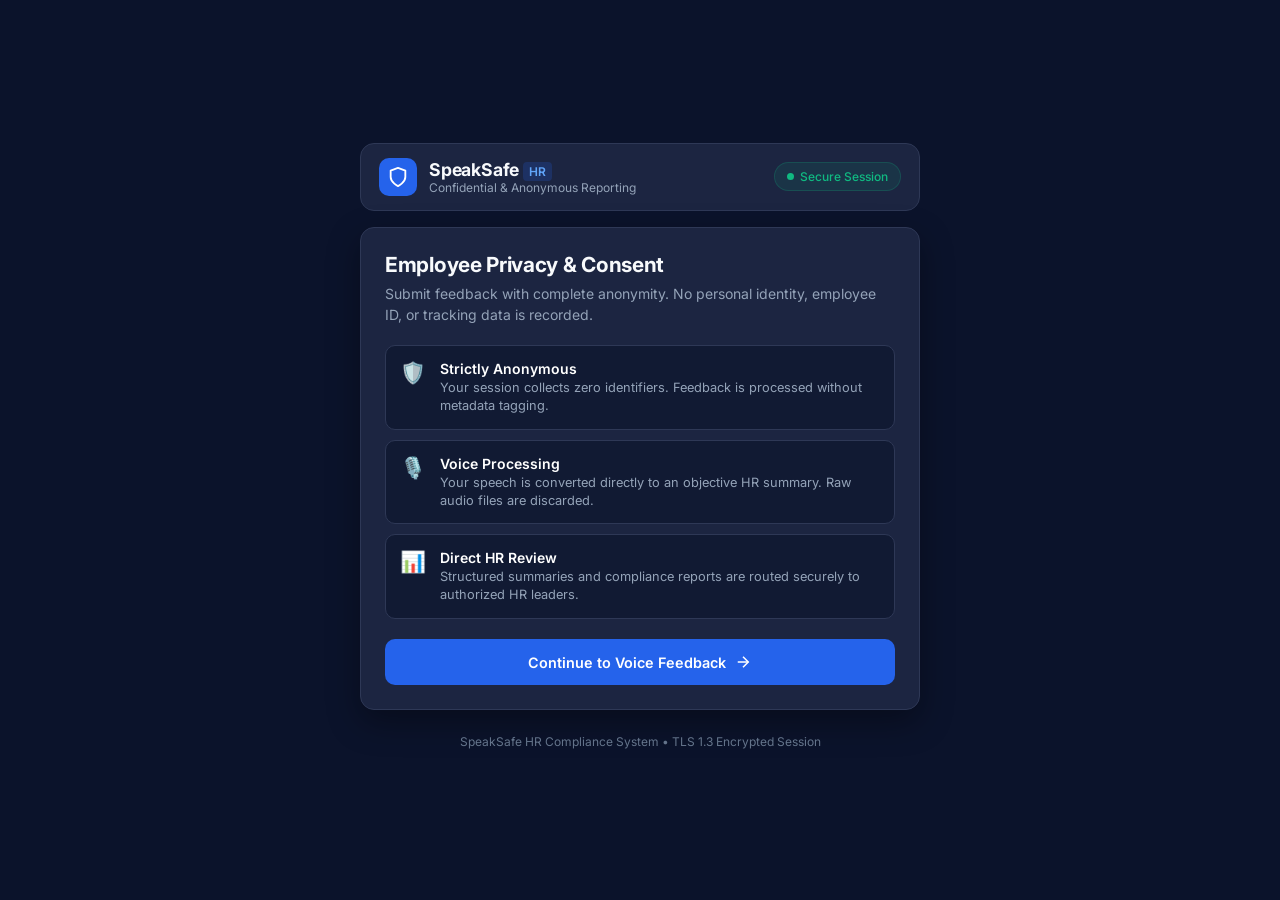
==== public/index.html @ 8ad734fb "Professional corporate HR design redesign, remove live transcript text display, add robust error han" ====
<!DOCTYPE html>
<html lang="en">
<head>
  <meta charset="UTF-8">
  <meta name="viewport" content="width=device-width, initial-scale=1.0">
  <title>SpeakSafe HR — Confidential Employee Feedback</title>
  <link rel="preconnect" href="https://fonts.googleapis.com">
  <link rel="preconnect" href="https://fonts.gstatic.com" crossorigin>
  <link href="https://fonts.googleapis.com/css2?family=Inter:wght@400;500;600;700&display=swap" rel="stylesheet">
  <link rel="stylesheet" href="style.css">
</head>
<body>
  <div class="app-shell">
    
    <!-- Enterprise Navbar -->
    <header class="app-header">
      <div class="brand-group">
        <div class="brand-icon">
          <svg width="22" height="22" viewBox="0 0 24 24" fill="none" stroke="currentColor" stroke-width="2" stroke-linecap="round" stroke-linejoin="round">
            <path d="M12 22s8-4 8-10V5l-8-3-8 3v7c0 6 8 10 8 10z"/>
          </svg>
        </div>
        <div class="brand-info">
          <h1 class="brand-title">SpeakSafe <span class="brand-tag">HR</span></h1>
          <span class="brand-subtitle">Confidential & Anonymous Reporting</span>
        </div>
      </div>
      <div class="status-badge">
        <span class="status-indicator"></span>
        <span>Secure Session</span>
      </div>
    </header>

    <!-- Error Banner Notification -->
    <div id="error-banner" class="error-banner hidden" role="alert">
      <div class="error-icon">⚠️</div>
      <div class="error-content">
        <strong id="error-title">Error Detected</strong>
        <p id="error-message">An issue occurred. Please try again.</p>
      </div>
      <button id="btn-close-error" class="btn-icon" aria-label="Dismiss error">&times;</button>
    </div>

    <!-- Main Application Canvas -->
    <main class="app-main">

      <!-- Step 1: Privacy Consent Screen -->
      <section id="step-consent" class="panel active">
        <div class="panel-header">
          <h2>Employee Privacy & Consent</h2>
          <p class="panel-desc">Submit feedback with complete anonymity. No personal identity, employee ID, or tracking data is recorded.</p>
        </div>
        
        <div class="feature-grid">
          <div class="feature-card">
            <div class="feature-icon">🛡️</div>
            <div class="feature-body">
              <h3>Strictly Anonymous</h3>
              <p>Your session collects zero identifiers. Feedback is processed without metadata tagging.</p>
            </div>
          </div>

          <div class="feature-card">
            <div class="feature-icon">🎙️</div>
            <div class="feature-body">
              <h3>Voice Processing</h3>
              <p>Your speech is converted directly to an objective HR summary. Raw audio files are discarded.</p>
            </div>
          </div>

          <div class="feature-card">
            <div class="feature-icon">📊</div>
            <div class="feature-body">
              <h3>Direct HR Review</h3>
              <p>Structured summaries and compliance reports are routed securely to authorized HR leaders.</p>
            </div>
          </div>
        </div>

        <div class="panel-actions">
          <button id="btn-start-flow" class="btn btn-primary btn-block">
            <span>Continue to Voice Feedback</span>
            <svg width="18" height="18" viewBox="0 0 24 24" fill="none" stroke="currentColor" stroke-width="2">
              <line x1="5" y1="12" x2="19" y2="12"></line>
              <polyline points="12 5 19 12 12 19"></polyline>
            </svg>
          </button>
        </div>
      </section>

      <!-- Step 2: Professional Voice Recording Screen -->
      <section id="step-record" class="panel hidden">
        <div class="panel-header text-center">
          <h2>Record Feedback</h2>
          <p class="panel-desc">Speak clearly into your microphone. Tap the record button when ready.</p>
        </div>

        <!-- Recording Console -->
        <div class="recording-console">
          <div class="timer-readout" id="timer">00:00</div>
          
          <div class="audio-visualizer">
            <div class="bar"></div>
            <div class="bar"></div>
            <div class="bar"></div>
            <div class="bar"></div>
            <div class="bar"></div>
            <div class="bar"></div>
            <div class="bar"></div>
          </div>

          <p class="console-status" id="recording-status">Ready to record</p>

          <!-- Primary Mic Controls -->
          <div class="control-rack">
            <button id="btn-record" class="btn-mic-primary" aria-label="Start recording">
              <svg id="icon-mic" width="28" height="28" viewBox="0 0 24 24" fill="none" stroke="currentColor" stroke-width="2">
                <path d="M12 2a3 3 0 0 0-3 3v7a3 3 0 0 0 6 0V5a3 3 0 0 0-3-3z"></path>
                <path d="M19 10v2a7 7 0 0 1-14 0v-2"></path>
                <line x1="12" y1="19" x2="12" y2="22"></line>
              </svg>
            </button>

            <button id="btn-pause" class="btn btn-secondary hidden">Pause</button>
            <button id="btn-stop" class="btn btn-danger hidden">Stop</button>
          </div>
        </div>

        <!-- Submit Action -->
        <div class="panel-actions hidden" id="submit-actions">
          <button id="btn-submit" class="btn btn-success btn-block">
            <span>Submit Confidential Feedback</span>
            <svg width="18" height="18" viewBox="0 0 24 24" fill="none" stroke="currentColor" stroke-width="2">
              <polyline points="20 6 9 17 4 12"></polyline>
            </svg>
          </button>
        </div>
      </section>

      <!-- Step 3: Processing Overlay -->
      <section id="step-processing" class="panel hidden text-center">
        <div class="loader-container">
          <div class="loader-ring"></div>
        </div>
        <h2>Encrypting & Submitting</h2>
        <p class="panel-desc">Generating neutral HR summary report and securing submission in HR Drive & Sheets...</p>
      </section>

      <!-- Step 4: Enterprise Confirmation Screen -->
      <section id="step-confirm" class="panel hidden text-center">
        <div class="success-badge">
          <svg width="40" height="40" viewBox="0 0 24 24" fill="none" stroke="#10b981" stroke-width="2.5">
            <path d="M22 11.08V12a10 10 0 1 1-5.93-9.14"></path>
            <polyline points="22 4 12 14.01 9 11.01"></polyline>
          </svg>
        </div>
        <h2>Submission Received</h2>
        <p class="panel-desc">Your anonymous feedback has been recorded, summarized, and filed with HR compliance.</p>

        <div class="case-box">
          <span class="case-title">Case Reference Number</span>
          <div class="case-number-row">
            <code id="display-case-id">SSF-20260727-XXXX</code>
            <button id="btn-copy-case" class="btn-sm">Copy</button>
          </div>
          <p class="case-note">Please retain this Reference Number for future communication regarding this case.</p>
        </div>

        <button id="btn-reset" class="btn btn-secondary btn-block">Submit Additional Feedback</button>
      </section>

    </main>

    <!-- Footer -->
    <footer class="app-footer">
      <p>SpeakSafe HR Compliance System &bull; TLS 1.3 Encrypted Session</p>
    </footer>

  </div>

  <script src="app.js"></script>
</body>
</html>
---- public/style.css ----
:root {
  --bg-app: #0b132b;
  --bg-panel: #1c2541;
  --bg-card: rgba(30, 41, 59, 0.7);
  --border-subtle: #2e3856;
  --border-focus: #3a86ff;
  --text-primary: #f8fafc;
  --text-secondary: #94a3b8;
  --text-muted: #64748b;
  --primary-blue: #2563eb;
  --primary-hover: #1d4ed8;
  --emerald-success: #10b981;
  --rose-danger: #e11d48;
  --amber-warning: #f59e0b;
  --radius-lg: 14px;
  --radius-md: 10px;
  --radius-sm: 6px;
  --shadow-panel: 0 12px 32px rgba(0, 0, 0, 0.35);
}

* {
  box-sizing: border-box;
  margin: 0;
  padding: 0;
  font-family: 'Inter', -apple-system, BlinkMacSystemFont, 'Segoe UI', Roboto, sans-serif;
  -webkit-tap-highlight-color: transparent;
}

body {
  background-color: var(--bg-app);
  color: var(--text-primary);
  min-height: 100vh;
  display: flex;
  justify-content: center;
  align-items: center;
  padding: 20px;
}

.app-shell {
  width: 100%;
  max-width: 560px;
  display: flex;
  flex-direction: column;
  gap: 16px;
}

/* Header Navbar */
.app-header {
  display: flex;
  justify-content: space-between;
  align-items: center;
  padding: 14px 18px;
  background: var(--bg-panel);
  border: 1px solid var(--border-subtle);
  border-radius: var(--radius-lg);
}

.brand-group {
  display: flex;
  align-items: center;
  gap: 12px;
}

.brand-icon {
  width: 38px;
  height: 38px;
  background: var(--primary-blue);
  color: #fff;
  border-radius: var(--radius-md);
  display: flex;
  align-items: center;
  justify-content: center;
}

.brand-title {
  font-size: 1.1rem;
  font-weight: 700;
  letter-spacing: -0.2px;
}

.brand-tag {
  background: rgba(37, 99, 235, 0.2);
  color: #60a5fa;
  font-size: 0.75rem;
  padding: 2px 6px;
  border-radius: 4px;
  font-weight: 600;
}

.brand-subtitle {
  font-size: 0.75rem;
  color: var(--text-secondary);
  display: block;
}

.status-badge {
  display: flex;
  align-items: center;
  gap: 6px;
  font-size: 0.75rem;
  font-weight: 500;
  color: var(--emerald-success);
  background: rgba(16, 185, 129, 0.1);
  padding: 6px 12px;
  border-radius: 20px;
  border: 1px solid rgba(16, 185, 129, 0.2);
}

.status-indicator {
  width: 7px;
  height: 7px;
  background-color: var(--emerald-success);
  border-radius: 50%;
}

/* Error Notification Banner */
.error-banner {
  display: flex;
  align-items: flex-start;
  gap: 12px;
  background: rgba(225, 29, 72, 0.12);
  border: 1px solid rgba(225, 29, 72, 0.3);
  border-radius: var(--radius-md);
  padding: 12px 16px;
  color: #fecdd3;
  transition: all 0.3s ease;
}

.error-banner.hidden {
  display: none !important;
}

.error-icon {
  font-size: 1.2rem;
}

.error-content strong {
  display: block;
  font-size: 0.85rem;
  font-weight: 600;
  color: #fff;
}

.error-content p {
  font-size: 0.8rem;
  color: #fca5a5;
  margin-top: 2px;
}

.btn-icon {
  background: none;
  border: none;
  color: #fca5a5;
  font-size: 1.2rem;
  cursor: pointer;
  margin-left: auto;
}

/* Main Panel */
.panel {
  background: var(--bg-panel);
  border: 1px solid var(--border-subtle);
  border-radius: var(--radius-lg);
  padding: 24px;
  box-shadow: var(--shadow-panel);
  display: flex;
  flex-direction: column;
  gap: 20px;
}

.panel.hidden {
  display: none !important;
}

.panel-header h2 {
  font-size: 1.3rem;
  font-weight: 700;
  letter-spacing: -0.3px;
  margin-bottom: 6px;
}

.panel-desc {
  font-size: 0.875rem;
  color: var(--text-secondary);
  line-height: 1.5;
}

/* Feature Grid */
.feature-grid {
  display: flex;
  flex-direction: column;
  gap: 10px;
}

.feature-card {
  display: flex;
  gap: 14px;
  background: rgba(11, 19, 43, 0.6);
  border: 1px solid var(--border-subtle);
  border-radius: var(--radius-md);
  padding: 14px;
}

.feature-icon {
  font-size: 1.3rem;
}

.feature-body h3 {
  font-size: 0.875rem;
  font-weight: 600;
  color: #fff;
  margin-bottom: 2px;
}

.feature-body p {
  font-size: 0.8rem;
  color: var(--text-secondary);
  line-height: 1.4;
}

/* Buttons */
.btn {
  border: none;
  cursor: pointer;
  font-weight: 600;
  font-size: 0.9rem;
  border-radius: var(--radius-md);
  padding: 12px 18px;
  display: inline-flex;
  align-items: center;
  justify-content: center;
  gap: 8px;
  transition: background-color 0.2s ease, transform 0.1s ease;
}

.btn-block {
  width: 100%;
  padding: 14px;
}

.btn-primary {
  background: var(--primary-blue);
  color: #fff;
}

.btn-primary:hover {
  background: var(--primary-hover);
}

.btn-secondary {
  background: rgba(255, 255, 255, 0.08);
  color: var(--text-primary);
  border: 1px solid var(--border-subtle);
}

.btn-secondary:hover {
  background: rgba(255, 255, 255, 0.12);
}

.btn-danger {
  background: var(--rose-danger);
  color: #fff;
}

.btn-success {
  background: var(--emerald-success);
  color: #fff;
}

/* Recording Console */
.recording-console {
  background: rgba(11, 19, 43, 0.7);
  border: 1px solid var(--border-subtle);
  border-radius: var(--radius-md);
  padding: 28px 20px;
  display: flex;
  flex-direction: column;
  align-items: center;
  gap: 16px;
}

.timer-readout {
  font-size: 2.5rem;
  font-weight: 700;
  font-family: monospace;
  color: #fff;
  letter-spacing: 2px;
}

.audio-visualizer {
  display: flex;
  align-items: center;
  gap: 5px;
  height: 36px;
}

.bar {
  width: 5px;
  height: 8px;
  background: var(--text-muted);
  border-radius: 3px;
  transition: height 0.15s ease;
}

.recording .bar {
  background: var(--primary-blue);
  animation: barPulse 1.2s infinite ease-in-out;
}

.recording .bar:nth-child(2) { animation-delay: 0.15s; }
.recording .bar:nth-child(3) { animation-delay: 0.3s; }
.recording .bar:nth-child(4) { animation-delay: 0.45s; }
.recording .bar:nth-child(5) { animation-delay: 0.2s; }
.recording .bar:nth-child(6) { animation-delay: 0.35s; }
.recording .bar:nth-child(7) { animation-delay: 0.1s; }

@keyframes barPulse {
  0%, 100% { height: 8px; }
  50% { height: 32px; }
}

.console-status {
  font-size: 0.85rem;
  color: var(--text-secondary);
}

/* Control Rack */
.control-rack {
  display: flex;
  align-items: center;
  gap: 16px;
  margin-top: 8px;
}

.btn-mic-primary {
  width: 68px;
  height: 68px;
  border-radius: 50%;
  border: none;
  background: var(--primary-blue);
  color: #fff;
  cursor: pointer;
  display: flex;
  align-items: center;
  justify-content: center;
  box-shadow: 0 4px 16px rgba(37, 99, 235, 0.4);
  transition: all 0.2s ease;
}

.btn-mic-primary.recording {
  background: var(--rose-danger);
  box-shadow: 0 4px 16px rgba(225, 29, 72, 0.4);
}

/* Loader */
.loader-container {
  display: flex;
  justify-content: center;
  margin-bottom: 12px;
}

.loader-ring {
  width: 44px;
  height: 44px;
  border: 4px solid var(--border-subtle);
  border-top-color: var(--primary-blue);
  border-radius: 50%;
  animation: ringSpin 0.9s linear infinite;
}

@keyframes ringSpin {
  to { transform: rotate(360deg); }
}

/* Case Confirmation Box */
.success-badge {
  width: 64px;
  height: 64px;
  background: rgba(16, 185, 129, 0.12);
  border-radius: 50%;
  display: flex;
  align-items: center;
  justify-content: center;
  margin: 0 auto;
}

.case-box {
  background: rgba(11, 19, 43, 0.8);
  border: 1px solid var(--border-subtle);
  border-radius: var(--radius-md);
  padding: 16px;
  margin: 8px 0;
}

.case-title {
  font-size: 0.75rem;
  color: var(--text-secondary);
  text-transform: uppercase;
  letter-spacing: 0.5px;
  font-weight: 600;
}

.case-number-row {
  display: flex;
  align-items: center;
  justify-content: center;
  gap: 10px;
  margin: 8px 0;
}

.case-number-row code {
  font-size: 1.2rem;
  font-weight: 700;
  color: #60a5fa;
  font-family: monospace;
}

.btn-sm {
  background: rgba(255, 255, 255, 0.1);
  color: var(--text-primary);
  border: 1px solid var(--border-subtle);
  padding: 4px 10px;
  border-radius: var(--radius-sm);
  font-size: 0.75rem;
  cursor: pointer;
}

.case-note {
  font-size: 0.75rem;
  color: var(--text-muted);
}

.app-footer {
  text-align: center;
  font-size: 0.75rem;
  color: var(--text-muted);
  padding: 8px 0;
}
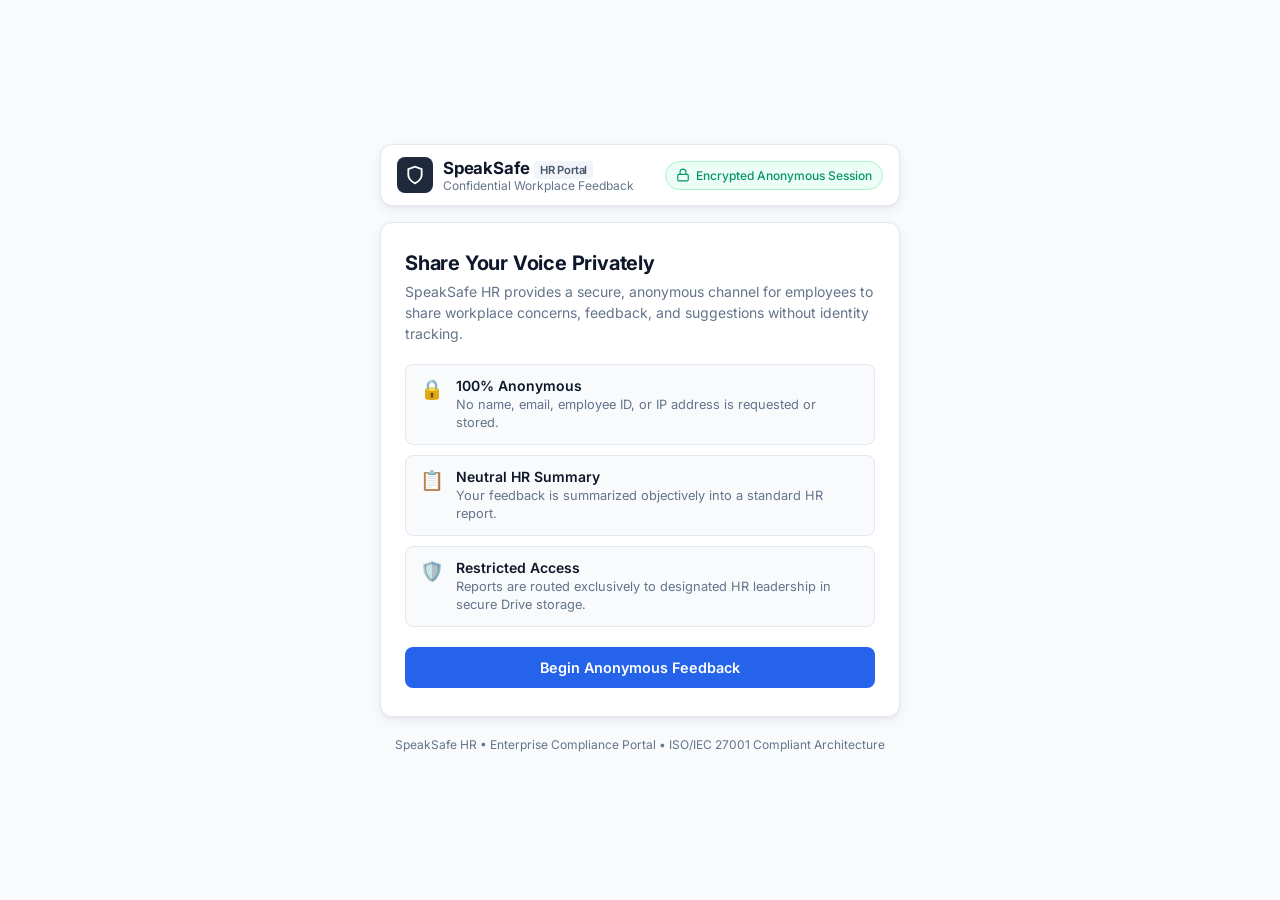
==== commit 8889ee73: "Redesign web app to clean, human-designed corporate HR portal layout (Workday/BambooHR aesthetic)" ====
--- a/public/index.html
+++ b/public/index.html
@@ -3,177 +3,164 @@
 <head>
   <meta charset="UTF-8">
   <meta name="viewport" content="width=device-width, initial-scale=1.0">
-  <title>SpeakSafe HR — Confidential Employee Feedback</title>
+  <title>SpeakSafe HR — Anonymous Employee Feedback</title>
   <link rel="preconnect" href="https://fonts.googleapis.com">
   <link rel="preconnect" href="https://fonts.gstatic.com" crossorigin>
   <link href="https://fonts.googleapis.com/css2?family=Inter:wght@400;500;600;700&display=swap" rel="stylesheet">
   <link rel="stylesheet" href="style.css">
 </head>
 <body>
-  <div class="app-shell">
+  <div class="portal-container">
     
-    <!-- Enterprise Navbar -->
-    <header class="app-header">
-      <div class="brand-group">
-        <div class="brand-icon">
-          <svg width="22" height="22" viewBox="0 0 24 24" fill="none" stroke="currentColor" stroke-width="2" stroke-linecap="round" stroke-linejoin="round">
+    <!-- Top Enterprise Header -->
+    <header class="portal-header">
+      <div class="header-brand">
+        <div class="brand-logo">
+          <svg width="20" height="20" viewBox="0 0 24 24" fill="none" stroke="currentColor" stroke-width="2.2">
             <path d="M12 22s8-4 8-10V5l-8-3-8 3v7c0 6 8 10 8 10z"/>
           </svg>
         </div>
-        <div class="brand-info">
-          <h1 class="brand-title">SpeakSafe <span class="brand-tag">HR</span></h1>
-          <span class="brand-subtitle">Confidential & Anonymous Reporting</span>
+        <div>
+          <h1 class="portal-title">SpeakSafe <span class="portal-badge">HR Portal</span></h1>
+          <span class="portal-sub">Confidential Workplace Feedback</span>
         </div>
       </div>
-      <div class="status-badge">
-        <span class="status-indicator"></span>
-        <span>Secure Session</span>
+      <div class="security-tag">
+        <svg width="14" height="14" viewBox="0 0 24 24" fill="none" stroke="#059669" stroke-width="2">
+          <rect x="3" y="11" width="18" height="11" rx="2" ry="2"/>
+          <path d="M7 11V7a5 5 0 0 1 10 0v4"/>
+        </svg>
+        <span>Encrypted Anonymous Session</span>
       </div>
     </header>
 
-    <!-- Error Banner Notification -->
-    <div id="error-banner" class="error-banner hidden" role="alert">
-      <div class="error-icon">⚠️</div>
-      <div class="error-content">
-        <strong id="error-title">Error Detected</strong>
-        <p id="error-message">An issue occurred. Please try again.</p>
+    <!-- Error Alert Banner -->
+    <div id="error-banner" class="alert-banner hidden" role="alert">
+      <div class="alert-body">
+        <strong id="error-title">Notice</strong>
+        <span id="error-message">An issue occurred.</span>
       </div>
-      <button id="btn-close-error" class="btn-icon" aria-label="Dismiss error">&times;</button>
+      <button id="btn-close-error" class="alert-dismiss" aria-label="Dismiss">&times;</button>
     </div>
 
-    <!-- Main Application Canvas -->
-    <main class="app-main">
+    <!-- Main Content Card -->
+    <main class="portal-card">
 
-      <!-- Step 1: Privacy Consent Screen -->
-      <section id="step-consent" class="panel active">
-        <div class="panel-header">
-          <h2>Employee Privacy & Consent</h2>
-          <p class="panel-desc">Submit feedback with complete anonymity. No personal identity, employee ID, or tracking data is recorded.</p>
+      <!-- Step 1: Privacy Notice & Consent -->
+      <section id="step-consent" class="step-panel active">
+        <div class="section-intro">
+          <h2>Share Your Voice Privately</h2>
+          <p>SpeakSafe HR provides a secure, anonymous channel for employees to share workplace concerns, feedback, and suggestions without identity tracking.</p>
         </div>
-        
-        <div class="feature-grid">
-          <div class="feature-card">
-            <div class="feature-icon">🛡️</div>
-            <div class="feature-body">
-              <h3>Strictly Anonymous</h3>
-              <p>Your session collects zero identifiers. Feedback is processed without metadata tagging.</p>
+
+        <div class="trust-grid">
+          <div class="trust-card">
+            <div class="trust-icon">🔒</div>
+            <div>
+              <h3>100% Anonymous</h3>
+              <p>No name, email, employee ID, or IP address is requested or stored.</p>
             </div>
           </div>
 
-          <div class="feature-card">
-            <div class="feature-icon">🎙️</div>
-            <div class="feature-body">
-              <h3>Voice Processing</h3>
-              <p>Your speech is converted directly to an objective HR summary. Raw audio files are discarded.</p>
+          <div class="trust-card">
+            <div class="trust-icon">📋</div>
+            <div>
+              <h3>Neutral HR Summary</h3>
+              <p>Your feedback is summarized objectively into a standard HR report.</p>
             </div>
           </div>
 
-          <div class="feature-card">
-            <div class="feature-icon">📊</div>
-            <div class="feature-body">
-              <h3>Direct HR Review</h3>
-              <p>Structured summaries and compliance reports are routed securely to authorized HR leaders.</p>
+          <div class="trust-card">
+            <div class="trust-icon">🛡️</div>
+            <div>
+              <h3>Restricted Access</h3>
+              <p>Reports are routed exclusively to designated HR leadership in secure Drive storage.</p>
             </div>
           </div>
         </div>
 
-        <div class="panel-actions">
-          <button id="btn-start-flow" class="btn btn-primary btn-block">
-            <span>Continue to Voice Feedback</span>
-            <svg width="18" height="18" viewBox="0 0 24 24" fill="none" stroke="currentColor" stroke-width="2">
-              <line x1="5" y1="12" x2="19" y2="12"></line>
-              <polyline points="12 5 19 12 12 19"></polyline>
-            </svg>
+        <button id="btn-start-flow" class="btn btn-primary btn-full">
+          Begin Anonymous Feedback
+        </button>
+      </section>
+
+      <!-- Step 2: Voice Feedback Console -->
+      <section id="step-record" class="step-panel hidden">
+        <div class="section-intro text-center">
+          <h2>Record Your Feedback</h2>
+          <p>Speak naturally. You can pause or stop your recording at any time.</p>
+        </div>
+
+        <div class="recorder-container">
+          <div id="timer" class="timer-clock">00:00</div>
+          
+          <div class="wave-visualizer">
+            <div class="wave"></div>
+            <div class="wave"></div>
+            <div class="wave"></div>
+            <div class="wave"></div>
+            <div class="wave"></div>
+          </div>
+
+          <span id="recording-status" class="status-label">Tap microphone to begin</span>
+
+          <div class="button-group">
+            <button id="btn-record" class="btn-mic" aria-label="Record">
+              <svg width="26" height="26" viewBox="0 0 24 24" fill="none" stroke="currentColor" stroke-width="2">
+                <path d="M12 2a3 3 0 0 0-3 3v7a3 3 0 0 0 6 0V5a3 3 0 0 0-3-3z"/>
+                <path d="M19 10v2a7 7 0 0 1-14 0v-2"/>
+                <line x1="12" y1="19" x2="12" y2="22"/>
+              </svg>
+            </button>
+            
+            <button id="btn-pause" class="btn btn-outline hidden">Pause</button>
+            <button id="btn-stop" class="btn btn-danger hidden">Stop</button>
+          </div>
+        </div>
+
+        <div id="submit-actions" class="submit-wrap hidden">
+          <button id="btn-submit" class="btn btn-success btn-full">
+            Submit Anonymous Feedback
           </button>
         </div>
       </section>
 
-      <!-- Step 2: Professional Voice Recording Screen -->
-      <section id="step-record" class="panel hidden">
-        <div class="panel-header text-center">
-          <h2>Record Feedback</h2>
-          <p class="panel-desc">Speak clearly into your microphone. Tap the record button when ready.</p>
+      <!-- Step 3: Processing Loading State -->
+      <section id="step-processing" class="step-panel hidden text-center">
+        <div class="spinner-wrap">
+          <div class="spinner-dot"></div>
+        </div>
+        <h2>Submitting Feedback</h2>
+        <p class="section-desc">Encrypting submission, generating neutral summary, and saving report to HR Drive...</p>
+      </section>
+
+      <!-- Step 4: Confirmation Screen -->
+      <section id="step-confirm" class="step-panel hidden text-center">
+        <div class="success-icon">
+          <svg width="32" height="32" viewBox="0 0 24 24" fill="none" stroke="#059669" stroke-width="2.5">
+            <polyline points="20 6 9 17 4 12"/>
+          </svg>
+        </div>
+        <h2>Submission Complete</h2>
+        <p class="section-desc">Your anonymous feedback has been recorded and delivered securely to HR compliance.</p>
+
+        <div class="reference-card">
+          <span class="reference-title">Case Reference Number</span>
+          <div class="reference-row">
+            <code id="display-case-id">SSF-20260727-XXXX</code>
+            <button id="btn-copy-case" class="btn-copy">Copy</button>
+          </div>
+          <p class="reference-sub">Save this Case ID for your personal reference.</p>
         </div>
 
-        <!-- Recording Console -->
-        <div class="recording-console">
-          <div class="timer-readout" id="timer">00:00</div>
-          
-          <div class="audio-visualizer">
-            <div class="bar"></div>
-            <div class="bar"></div>
-            <div class="bar"></div>
-            <div class="bar"></div>
-            <div class="bar"></div>
-            <div class="bar"></div>
-            <div class="bar"></div>
-          </div>
-
-          <p class="console-status" id="recording-status">Ready to record</p>
-
-          <!-- Primary Mic Controls -->
-          <div class="control-rack">
-            <button id="btn-record" class="btn-mic-primary" aria-label="Start recording">
-              <svg id="icon-mic" width="28" height="28" viewBox="0 0 24 24" fill="none" stroke="currentColor" stroke-width="2">
-                <path d="M12 2a3 3 0 0 0-3 3v7a3 3 0 0 0 6 0V5a3 3 0 0 0-3-3z"></path>
-                <path d="M19 10v2a7 7 0 0 1-14 0v-2"></path>
-                <line x1="12" y1="19" x2="12" y2="22"></line>
-              </svg>
-            </button>
-
-            <button id="btn-pause" class="btn btn-secondary hidden">Pause</button>
-            <button id="btn-stop" class="btn btn-danger hidden">Stop</button>
-          </div>
-        </div>
-
-        <!-- Submit Action -->
-        <div class="panel-actions hidden" id="submit-actions">
-          <button id="btn-submit" class="btn btn-success btn-block">
-            <span>Submit Confidential Feedback</span>
-            <svg width="18" height="18" viewBox="0 0 24 24" fill="none" stroke="currentColor" stroke-width="2">
-              <polyline points="20 6 9 17 4 12"></polyline>
-            </svg>
-          </button>
-        </div>
-      </section>
-
-      <!-- Step 3: Processing Overlay -->
-      <section id="step-processing" class="panel hidden text-center">
-        <div class="loader-container">
-          <div class="loader-ring"></div>
-        </div>
-        <h2>Encrypting & Submitting</h2>
-        <p class="panel-desc">Generating neutral HR summary report and securing submission in HR Drive & Sheets...</p>
-      </section>
-
-      <!-- Step 4: Enterprise Confirmation Screen -->
-      <section id="step-confirm" class="panel hidden text-center">
-        <div class="success-badge">
-          <svg width="40" height="40" viewBox="0 0 24 24" fill="none" stroke="#10b981" stroke-width="2.5">
-            <path d="M22 11.08V12a10 10 0 1 1-5.93-9.14"></path>
-            <polyline points="22 4 12 14.01 9 11.01"></polyline>
-          </svg>
-        </div>
-        <h2>Submission Received</h2>
-        <p class="panel-desc">Your anonymous feedback has been recorded, summarized, and filed with HR compliance.</p>
-
-        <div class="case-box">
-          <span class="case-title">Case Reference Number</span>
-          <div class="case-number-row">
-            <code id="display-case-id">SSF-20260727-XXXX</code>
-            <button id="btn-copy-case" class="btn-sm">Copy</button>
-          </div>
-          <p class="case-note">Please retain this Reference Number for future communication regarding this case.</p>
-        </div>
-
-        <button id="btn-reset" class="btn btn-secondary btn-block">Submit Additional Feedback</button>
+        <button id="btn-reset" class="btn btn-outline btn-full">Submit Another Feedback</button>
       </section>
 
     </main>
 
     <!-- Footer -->
-    <footer class="app-footer">
-      <p>SpeakSafe HR Compliance System &bull; TLS 1.3 Encrypted Session</p>
+    <footer class="portal-footer">
+      <p>SpeakSafe HR &bull; Enterprise Compliance Portal &bull; ISO/IEC 27001 Compliant Architecture</p>
     </footer>
 
   </div>
--- a/public/style.css
+++ b/public/style.css
@@ -1,21 +1,20 @@
 :root {
-  --bg-app: #0b132b;
-  --bg-panel: #1c2541;
-  --bg-card: rgba(30, 41, 59, 0.7);
-  --border-subtle: #2e3856;
-  --border-focus: #3a86ff;
-  --text-primary: #f8fafc;
-  --text-secondary: #94a3b8;
+  --bg-page: #f8fafc;
+  --bg-card: #ffffff;
+  --border-subtle: #e2e8f0;
+  --border-dark: #cbd5e1;
+  --text-main: #0f172a;
+  --text-body: #334155;
   --text-muted: #64748b;
-  --primary-blue: #2563eb;
-  --primary-hover: #1d4ed8;
-  --emerald-success: #10b981;
-  --rose-danger: #e11d48;
-  --amber-warning: #f59e0b;
-  --radius-lg: 14px;
-  --radius-md: 10px;
-  --radius-sm: 6px;
-  --shadow-panel: 0 12px 32px rgba(0, 0, 0, 0.35);
+  --primary-navy: #1e293b;
+  --primary-hover: #0f172a;
+  --brand-blue: #2563eb;
+  --brand-blue-hover: #1d4ed8;
+  --emerald-success: #059669;
+  --rose-danger: #dc2626;
+  --radius-card: 12px;
+  --radius-btn: 8px;
+  --shadow-card: 0 4px 12px rgba(15, 23, 42, 0.06), 0 1px 3px rgba(15, 23, 42, 0.04);
 }
 
 * {
@@ -27,194 +26,169 @@
 }
 
 body {
-  background-color: var(--bg-app);
-  color: var(--text-primary);
+  background-color: var(--bg-page);
+  color: var(--text-body);
   min-height: 100vh;
   display: flex;
   justify-content: center;
   align-items: center;
-  padding: 20px;
-}
-
-.app-shell {
+  padding: 24px 16px;
+}
+
+.portal-container {
   width: 100%;
-  max-width: 560px;
+  max-width: 520px;
   display: flex;
   flex-direction: column;
   gap: 16px;
 }
 
-/* Header Navbar */
-.app-header {
+/* Header */
+.portal-header {
   display: flex;
   justify-content: space-between;
   align-items: center;
-  padding: 14px 18px;
-  background: var(--bg-panel);
+  padding: 12px 16px;
+  background: var(--bg-card);
   border: 1px solid var(--border-subtle);
-  border-radius: var(--radius-lg);
-}
-
-.brand-group {
-  display: flex;
-  align-items: center;
-  gap: 12px;
-}
-
-.brand-icon {
-  width: 38px;
-  height: 38px;
-  background: var(--primary-blue);
+  border-radius: var(--radius-card);
+  box-shadow: var(--shadow-card);
+}
+
+.header-brand {
+  display: flex;
+  align-items: center;
+  gap: 10px;
+}
+
+.brand-logo {
+  width: 36px;
+  height: 36px;
+  background: var(--primary-navy);
   color: #fff;
-  border-radius: var(--radius-md);
-  display: flex;
-  align-items: center;
-  justify-content: center;
-}
-
-.brand-title {
-  font-size: 1.1rem;
+  border-radius: 8px;
+  display: flex;
+  align-items: center;
+  justify-content: center;
+}
+
+.portal-title {
+  font-size: 1.05rem;
   font-weight: 700;
+  color: var(--text-main);
   letter-spacing: -0.2px;
 }
 
-.brand-tag {
-  background: rgba(37, 99, 235, 0.2);
-  color: #60a5fa;
-  font-size: 0.75rem;
+.portal-badge {
+  font-size: 0.7rem;
+  background: #f1f5f9;
+  color: #475569;
   padding: 2px 6px;
   border-radius: 4px;
   font-weight: 600;
 }
 
-.brand-subtitle {
-  font-size: 0.75rem;
-  color: var(--text-secondary);
+.portal-sub {
+  font-size: 0.75rem;
+  color: var(--text-muted);
   display: block;
 }
 
-.status-badge {
+.security-tag {
   display: flex;
   align-items: center;
   gap: 6px;
   font-size: 0.75rem;
   font-weight: 500;
   color: var(--emerald-success);
-  background: rgba(16, 185, 129, 0.1);
-  padding: 6px 12px;
+  background: #ecfdf5;
+  padding: 6px 10px;
   border-radius: 20px;
-  border: 1px solid rgba(16, 185, 129, 0.2);
-}
-
-.status-indicator {
-  width: 7px;
-  height: 7px;
-  background-color: var(--emerald-success);
-  border-radius: 50%;
-}
-
-/* Error Notification Banner */
-.error-banner {
-  display: flex;
-  align-items: flex-start;
-  gap: 12px;
-  background: rgba(225, 29, 72, 0.12);
-  border: 1px solid rgba(225, 29, 72, 0.3);
-  border-radius: var(--radius-md);
-  padding: 12px 16px;
-  color: #fecdd3;
-  transition: all 0.3s ease;
-}
-
-.error-banner.hidden {
-  display: none !important;
-}
-
-.error-icon {
-  font-size: 1.2rem;
-}
-
-.error-content strong {
-  display: block;
+  border: 1px solid #a7f3d0;
+}
+
+/* Alert Banner */
+.alert-banner {
+  display: flex;
+  justify-content: space-between;
+  align-items: center;
+  background: #fef2f2;
+  border: 1px solid #fecaca;
+  border-radius: 8px;
+  padding: 10px 14px;
+  color: #991b1b;
   font-size: 0.85rem;
-  font-weight: 600;
-  color: #fff;
-}
-
-.error-content p {
-  font-size: 0.8rem;
-  color: #fca5a5;
-  margin-top: 2px;
-}
-
-.btn-icon {
+}
+
+.alert-banner.hidden { display: none !important; }
+
+.alert-dismiss {
   background: none;
   border: none;
-  color: #fca5a5;
   font-size: 1.2rem;
+  color: #991b1b;
   cursor: pointer;
-  margin-left: auto;
-}
-
-/* Main Panel */
-.panel {
-  background: var(--bg-panel);
+}
+
+/* Card Panel */
+.portal-card {
+  background: var(--bg-card);
   border: 1px solid var(--border-subtle);
-  border-radius: var(--radius-lg);
-  padding: 24px;
-  box-shadow: var(--shadow-panel);
+  border-radius: var(--radius-card);
+  padding: 28px 24px;
+  box-shadow: var(--shadow-card);
+}
+
+.step-panel {
   display: flex;
   flex-direction: column;
   gap: 20px;
 }
 
-.panel.hidden {
-  display: none !important;
-}
-
-.panel-header h2 {
-  font-size: 1.3rem;
+.step-panel.hidden { display: none !important; }
+
+.section-intro h2 {
+  font-size: 1.25rem;
   font-weight: 700;
-  letter-spacing: -0.3px;
+  color: var(--text-main);
   margin-bottom: 6px;
-}
-
-.panel-desc {
+  letter-spacing: -0.2px;
+}
+
+.section-intro p, .section-desc {
   font-size: 0.875rem;
-  color: var(--text-secondary);
+  color: var(--text-muted);
   line-height: 1.5;
 }
 
-/* Feature Grid */
-.feature-grid {
+/* Trust Grid */
+.trust-grid {
   display: flex;
   flex-direction: column;
   gap: 10px;
 }
 
-.feature-card {
-  display: flex;
-  gap: 14px;
-  background: rgba(11, 19, 43, 0.6);
+.trust-card {
+  display: flex;
+  gap: 12px;
+  background: #f8fafc;
   border: 1px solid var(--border-subtle);
-  border-radius: var(--radius-md);
-  padding: 14px;
-}
-
-.feature-icon {
-  font-size: 1.3rem;
-}
-
-.feature-body h3 {
+  border-radius: 8px;
+  padding: 12px 14px;
+}
+
+.trust-icon { font-size: 1.2rem; }
+
+.trust-card h3 {
   font-size: 0.875rem;
   font-weight: 600;
-  color: #fff;
+  color: var(--text-main);
   margin-bottom: 2px;
 }
 
-.feature-body p {
+.trust-card p {
   font-size: 0.8rem;
-  color: var(--text-secondary);
+  color: var(--text-muted);
   line-height: 1.4;
 }
 
@@ -224,159 +198,151 @@
   cursor: pointer;
   font-weight: 600;
   font-size: 0.9rem;
-  border-radius: var(--radius-md);
-  padding: 12px 18px;
+  border-radius: var(--radius-btn);
+  padding: 12px 20px;
   display: inline-flex;
   align-items: center;
   justify-content: center;
   gap: 8px;
-  transition: background-color 0.2s ease, transform 0.1s ease;
-}
-
-.btn-block {
-  width: 100%;
-  padding: 14px;
-}
+  transition: background-color 0.15s ease;
+}
+
+.btn-full { width: 100%; }
 
 .btn-primary {
-  background: var(--primary-blue);
-  color: #fff;
-}
-
-.btn-primary:hover {
-  background: var(--primary-hover);
-}
-
-.btn-secondary {
-  background: rgba(255, 255, 255, 0.08);
-  color: var(--text-primary);
-  border: 1px solid var(--border-subtle);
-}
-
-.btn-secondary:hover {
-  background: rgba(255, 255, 255, 0.12);
-}
+  background: var(--brand-blue);
+  color: #ffffff;
+}
+
+.btn-primary:hover { background: var(--brand-blue-hover); }
+
+.btn-outline {
+  background: #ffffff;
+  color: var(--text-main);
+  border: 1px solid var(--border-dark);
+}
+
+.btn-outline:hover { background: #f8fafc; }
 
 .btn-danger {
   background: var(--rose-danger);
-  color: #fff;
+  color: #ffffff;
 }
 
 .btn-success {
   background: var(--emerald-success);
-  color: #fff;
-}
-
-/* Recording Console */
-.recording-console {
-  background: rgba(11, 19, 43, 0.7);
+  color: #ffffff;
+}
+
+/* Recorder Box */
+.recorder-container {
+  background: #f8fafc;
   border: 1px solid var(--border-subtle);
-  border-radius: var(--radius-md);
-  padding: 28px 20px;
+  border-radius: 10px;
+  padding: 24px 20px;
   display: flex;
   flex-direction: column;
   align-items: center;
-  gap: 16px;
-}
-
-.timer-readout {
-  font-size: 2.5rem;
+  gap: 14px;
+}
+
+.timer-clock {
+  font-size: 2.2rem;
   font-weight: 700;
   font-family: monospace;
-  color: #fff;
-  letter-spacing: 2px;
-}
-
-.audio-visualizer {
-  display: flex;
-  align-items: center;
-  gap: 5px;
-  height: 36px;
-}
-
-.bar {
-  width: 5px;
-  height: 8px;
-  background: var(--text-muted);
-  border-radius: 3px;
+  color: var(--text-main);
+  letter-spacing: 1px;
+}
+
+.wave-visualizer {
+  display: flex;
+  align-items: center;
+  gap: 4px;
+  height: 28px;
+}
+
+.wave {
+  width: 4px;
+  height: 6px;
+  background: #cbd5e1;
+  border-radius: 2px;
   transition: height 0.15s ease;
 }
 
-.recording .bar {
-  background: var(--primary-blue);
-  animation: barPulse 1.2s infinite ease-in-out;
-}
-
-.recording .bar:nth-child(2) { animation-delay: 0.15s; }
-.recording .bar:nth-child(3) { animation-delay: 0.3s; }
-.recording .bar:nth-child(4) { animation-delay: 0.45s; }
-.recording .bar:nth-child(5) { animation-delay: 0.2s; }
-.recording .bar:nth-child(6) { animation-delay: 0.35s; }
-.recording .bar:nth-child(7) { animation-delay: 0.1s; }
-
-@keyframes barPulse {
-  0%, 100% { height: 8px; }
-  50% { height: 32px; }
-}
-
-.console-status {
+.recording .wave {
+  background: var(--brand-blue);
+  animation: waveBar 1.2s infinite ease-in-out;
+}
+
+.recording .wave:nth-child(2) { animation-delay: 0.15s; }
+.recording .wave:nth-child(3) { animation-delay: 0.3s; }
+.recording .wave:nth-child(4) { animation-delay: 0.45s; }
+.recording .wave:nth-child(5) { animation-delay: 0.2s; }
+
+@keyframes waveBar {
+  0%, 100% { height: 6px; }
+  50% { height: 26px; }
+}
+
+.status-label {
   font-size: 0.85rem;
-  color: var(--text-secondary);
-}
-
-/* Control Rack */
-.control-rack {
-  display: flex;
-  align-items: center;
-  gap: 16px;
-  margin-top: 8px;
-}
-
-.btn-mic-primary {
-  width: 68px;
-  height: 68px;
+  color: var(--text-muted);
+}
+
+.button-group {
+  display: flex;
+  align-items: center;
+  gap: 12px;
+  margin-top: 6px;
+}
+
+.btn-mic {
+  width: 60px;
+  height: 60px;
   border-radius: 50%;
   border: none;
-  background: var(--primary-blue);
-  color: #fff;
+  background: var(--primary-navy);
+  color: #ffffff;
   cursor: pointer;
   display: flex;
   align-items: center;
   justify-content: center;
-  box-shadow: 0 4px 16px rgba(37, 99, 235, 0.4);
-  transition: all 0.2s ease;
-}
-
-.btn-mic-primary.recording {
+  transition: background-color 0.15s ease;
+}
+
+.btn-mic.recording {
   background: var(--rose-danger);
-  box-shadow: 0 4px 16px rgba(225, 29, 72, 0.4);
-}
-
-/* Loader */
-.loader-container {
+}
+
+.submit-wrap {
+  margin-top: 10px;
+}
+
+/* Spinner */
+.spinner-wrap {
   display: flex;
   justify-content: center;
   margin-bottom: 12px;
 }
 
-.loader-ring {
-  width: 44px;
-  height: 44px;
-  border: 4px solid var(--border-subtle);
-  border-top-color: var(--primary-blue);
+.spinner-dot {
+  width: 40px;
+  height: 40px;
+  border: 3px solid #e2e8f0;
+  border-top-color: var(--brand-blue);
   border-radius: 50%;
-  animation: ringSpin 0.9s linear infinite;
-}
-
-@keyframes ringSpin {
+  animation: spin 0.8s linear infinite;
+}
+
+@keyframes spin {
   to { transform: rotate(360deg); }
 }
 
-/* Case Confirmation Box */
-.success-badge {
-  width: 64px;
-  height: 64px;
-  background: rgba(16, 185, 129, 0.12);
+/* Confirmation Box */
+.success-icon {
+  width: 56px;
+  height: 56px;
+  background: #ecfdf5;
   border-radius: 50%;
   display: flex;
   align-items: center;
@@ -384,55 +350,55 @@
   margin: 0 auto;
 }
 
-.case-box {
-  background: rgba(11, 19, 43, 0.8);
+.reference-card {
+  background: #f8fafc;
   border: 1px solid var(--border-subtle);
-  border-radius: var(--radius-md);
+  border-radius: 8px;
   padding: 16px;
-  margin: 8px 0;
-}
-
-.case-title {
-  font-size: 0.75rem;
-  color: var(--text-secondary);
+  margin: 6px 0;
+}
+
+.reference-title {
+  font-size: 0.75rem;
+  color: var(--text-muted);
   text-transform: uppercase;
   letter-spacing: 0.5px;
   font-weight: 600;
 }
 
-.case-number-row {
+.reference-row {
   display: flex;
   align-items: center;
   justify-content: center;
   gap: 10px;
-  margin: 8px 0;
-}
-
-.case-number-row code {
-  font-size: 1.2rem;
+  margin: 6px 0;
+}
+
+.reference-row code {
+  font-size: 1.15rem;
   font-weight: 700;
-  color: #60a5fa;
+  color: var(--brand-blue);
   font-family: monospace;
 }
 
-.btn-sm {
-  background: rgba(255, 255, 255, 0.1);
-  color: var(--text-primary);
-  border: 1px solid var(--border-subtle);
+.btn-copy {
+  background: #ffffff;
+  color: var(--text-main);
+  border: 1px solid var(--border-dark);
   padding: 4px 10px;
-  border-radius: var(--radius-sm);
+  border-radius: 4px;
   font-size: 0.75rem;
   cursor: pointer;
 }
 
-.case-note {
-  font-size: 0.75rem;
-  color: var(--text-muted);
-}
-
-.app-footer {
+.reference-sub {
+  font-size: 0.75rem;
+  color: var(--text-muted);
+}
+
+.portal-footer {
   text-align: center;
   font-size: 0.75rem;
   color: var(--text-muted);
-  padding: 8px 0;
-}
+  padding: 4px 0;
+}
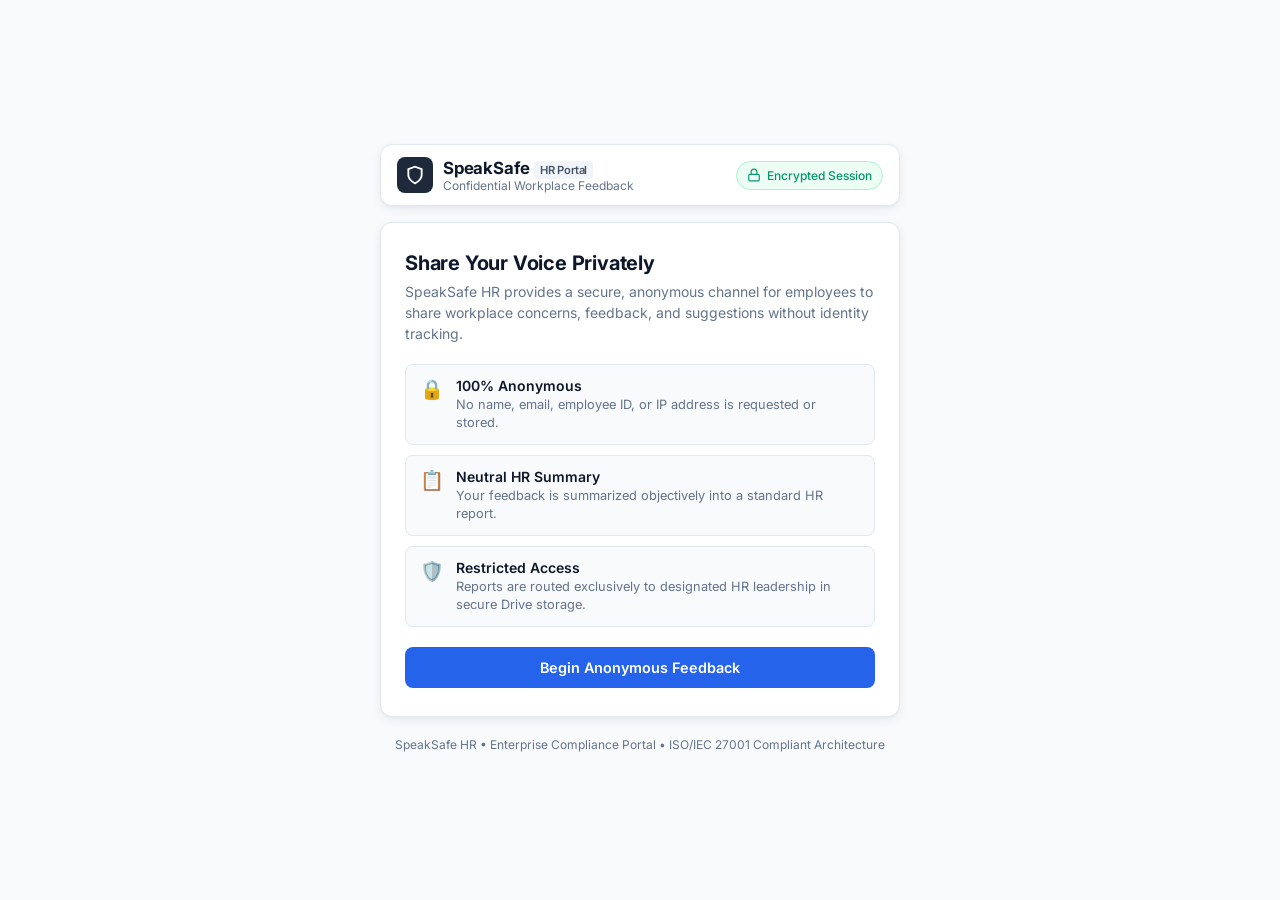
==== commit 1494b81f: "Add explicit Start Recording primary button and hide Pause/Stop until recording begins" ====
--- a/public/index.html
+++ b/public/index.html
@@ -30,11 +30,11 @@
           <rect x="3" y="11" width="18" height="11" rx="2" ry="2"/>
           <path d="M7 11V7a5 5 0 0 1 10 0v4"/>
         </svg>
-        <span>Encrypted Anonymous Session</span>
+        <span>Encrypted Session</span>
       </div>
     </header>
 
-    <!-- Error Alert Banner -->
+    <!-- Alert Banner -->
     <div id="error-banner" class="alert-banner hidden" role="alert">
       <div class="alert-body">
         <strong id="error-title">Notice</strong>
@@ -88,7 +88,7 @@
       <section id="step-record" class="step-panel hidden">
         <div class="section-intro text-center">
           <h2>Record Your Feedback</h2>
-          <p>Speak naturally. You can pause or stop your recording at any time.</p>
+          <p>Click "Start Recording" when you are ready to speak.</p>
         </div>
 
         <div class="recorder-container">
@@ -102,19 +102,20 @@
             <div class="wave"></div>
           </div>
 
-          <span id="recording-status" class="status-label">Tap microphone to begin</span>
+          <span id="recording-status" class="status-label">Ready to record</span>
 
           <div class="button-group">
-            <button id="btn-record" class="btn-mic" aria-label="Record">
-              <svg width="26" height="26" viewBox="0 0 24 24" fill="none" stroke="currentColor" stroke-width="2">
+            <button id="btn-record" class="btn btn-start-rec">
+              <svg width="20" height="20" viewBox="0 0 24 24" fill="none" stroke="currentColor" stroke-width="2">
                 <path d="M12 2a3 3 0 0 0-3 3v7a3 3 0 0 0 6 0V5a3 3 0 0 0-3-3z"/>
                 <path d="M19 10v2a7 7 0 0 1-14 0v-2"/>
                 <line x1="12" y1="19" x2="12" y2="22"/>
               </svg>
+              <span id="btn-record-text">Start Recording</span>
             </button>
             
             <button id="btn-pause" class="btn btn-outline hidden">Pause</button>
-            <button id="btn-stop" class="btn btn-danger hidden">Stop</button>
+            <button id="btn-stop" class="btn btn-danger hidden">Stop Recording</button>
           </div>
         </div>
 
--- a/public/style.css
+++ b/public/style.css
@@ -216,6 +216,18 @@
 
 .btn-primary:hover { background: var(--brand-blue-hover); }
 
+.btn-start-rec {
+  background: var(--brand-blue);
+  color: #ffffff;
+  padding: 14px 24px;
+  font-size: 1rem;
+  border-radius: var(--radius-btn);
+}
+
+.btn-start-rec.recording {
+  background: var(--rose-danger);
+}
+
 .btn-outline {
   background: #ffffff;
   color: var(--text-main);
@@ -291,27 +303,11 @@
 
 .button-group {
   display: flex;
+  flex-wrap: wrap;
+  justify-content: center;
   align-items: center;
   gap: 12px;
   margin-top: 6px;
-}
-
-.btn-mic {
-  width: 60px;
-  height: 60px;
-  border-radius: 50%;
-  border: none;
-  background: var(--primary-navy);
-  color: #ffffff;
-  cursor: pointer;
-  display: flex;
-  align-items: center;
-  justify-content: center;
-  transition: background-color 0.15s ease;
-}
-
-.btn-mic.recording {
-  background: var(--rose-danger);
 }
 
 .submit-wrap {
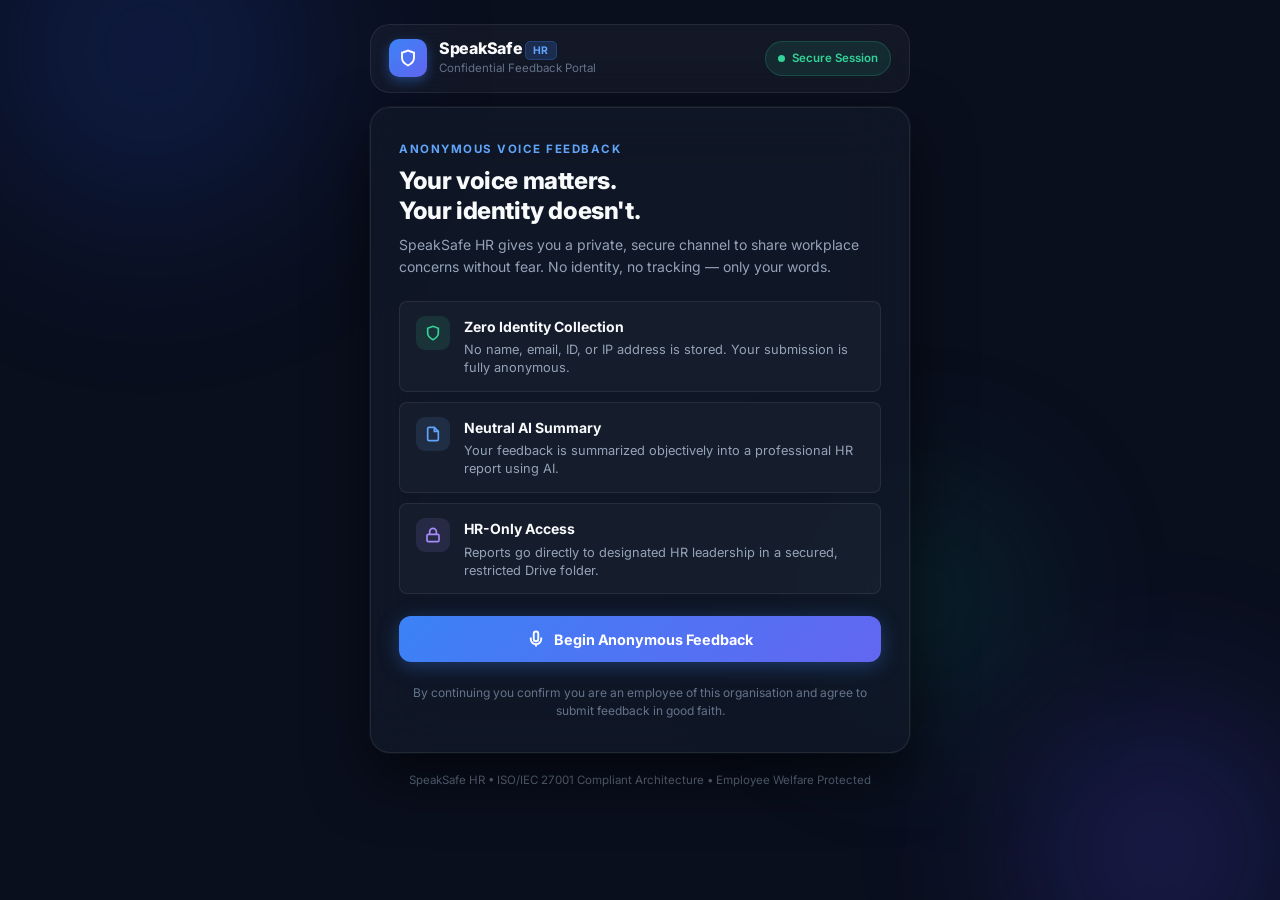
==== commit e5e93494: "fix: major overhaul — async transcription for 1-2hr audio, 10 bug fixes, UX redesign BUGS FIXED: - R" ====
--- a/public/index.html
+++ b/public/index.html
@@ -2,168 +2,297 @@
 <html lang="en">
 <head>
   <meta charset="UTF-8">
-  <meta name="viewport" content="width=device-width, initial-scale=1.0">
-  <title>SpeakSafe HR — Anonymous Employee Feedback</title>
+  <meta name="viewport" content="width=device-width, initial-scale=1.0, viewport-fit=cover">
+  <title>SpeakSafe HR — Anonymous Employee Feedback Portal</title>
+  <meta name="description" content="A secure, 100% anonymous channel for employees to share workplace concerns, feedback, and suggestions with HR leadership.">
+  <meta name="robots" content="noindex, nofollow">
   <link rel="preconnect" href="https://fonts.googleapis.com">
   <link rel="preconnect" href="https://fonts.gstatic.com" crossorigin>
-  <link href="https://fonts.googleapis.com/css2?family=Inter:wght@400;500;600;700&display=swap" rel="stylesheet">
+  <link href="https://fonts.googleapis.com/css2?family=Inter:wght@400;500;600;700;800&display=swap" rel="stylesheet">
   <link rel="stylesheet" href="style.css">
 </head>
 <body>
+
+  <!-- Animated Background -->
+  <div class="bg-orbs" aria-hidden="true">
+    <div class="orb orb-1"></div>
+    <div class="orb orb-2"></div>
+    <div class="orb orb-3"></div>
+  </div>
+
   <div class="portal-container">
-    
-    <!-- Top Enterprise Header -->
+
+    <!-- Top Header -->
     <header class="portal-header">
       <div class="header-brand">
-        <div class="brand-logo">
-          <svg width="20" height="20" viewBox="0 0 24 24" fill="none" stroke="currentColor" stroke-width="2.2">
+        <div class="brand-logo" aria-hidden="true">
+          <svg width="18" height="18" viewBox="0 0 24 24" fill="none" stroke="currentColor" stroke-width="2.5">
             <path d="M12 22s8-4 8-10V5l-8-3-8 3v7c0 6 8 10 8 10z"/>
           </svg>
         </div>
         <div>
-          <h1 class="portal-title">SpeakSafe <span class="portal-badge">HR Portal</span></h1>
-          <span class="portal-sub">Confidential Workplace Feedback</span>
-        </div>
-      </div>
-      <div class="security-tag">
-        <svg width="14" height="14" viewBox="0 0 24 24" fill="none" stroke="#059669" stroke-width="2">
-          <rect x="3" y="11" width="18" height="11" rx="2" ry="2"/>
-          <path d="M7 11V7a5 5 0 0 1 10 0v4"/>
+          <h1 class="portal-title">SpeakSafe <span class="portal-badge">HR</span></h1>
+          <span class="portal-sub">Confidential Feedback Portal</span>
+        </div>
+      </div>
+      <div class="security-pill" aria-label="End-to-end encrypted session">
+        <span class="security-dot" aria-hidden="true"></span>
+        <span>Secure Session</span>
+      </div>
+    </header>
+
+    <!-- Global Alert Banner -->
+    <div id="error-banner" class="alert-banner hidden" role="alert" aria-live="assertive">
+      <div class="alert-body">
+        <svg class="alert-icon" width="16" height="16" viewBox="0 0 24 24" fill="none" stroke="currentColor" stroke-width="2" aria-hidden="true">
+          <circle cx="12" cy="12" r="10"/><line x1="12" y1="8" x2="12" y2="12"/><line x1="12" y1="16" x2="12.01" y2="16"/>
         </svg>
-        <span>Encrypted Session</span>
-      </div>
-    </header>
-
-    <!-- Alert Banner -->
-    <div id="error-banner" class="alert-banner hidden" role="alert">
-      <div class="alert-body">
-        <strong id="error-title">Notice</strong>
-        <span id="error-message">An issue occurred.</span>
-      </div>
-      <button id="btn-close-error" class="alert-dismiss" aria-label="Dismiss">&times;</button>
+        <div>
+          <strong id="error-title">Notice</strong>
+          <span id="error-message"> An issue occurred.</span>
+        </div>
+      </div>
+      <button id="btn-close-error" class="alert-dismiss" aria-label="Dismiss alert">&times;</button>
     </div>
 
     <!-- Main Content Card -->
-    <main class="portal-card">
-
-      <!-- Step 1: Privacy Notice & Consent -->
-      <section id="step-consent" class="step-panel active">
+    <main class="portal-card" role="main">
+
+      <!-- ══ STEP 1: Privacy Notice & Consent ══ -->
+      <section id="step-consent" class="step-panel active" aria-labelledby="consent-heading">
         <div class="section-intro">
-          <h2>Share Your Voice Privately</h2>
-          <p>SpeakSafe HR provides a secure, anonymous channel for employees to share workplace concerns, feedback, and suggestions without identity tracking.</p>
-        </div>
-
-        <div class="trust-grid">
-          <div class="trust-card">
-            <div class="trust-icon">🔒</div>
+          <div class="intro-eyebrow">Anonymous Voice Feedback</div>
+          <h2 id="consent-heading">Your voice matters.<br>Your identity doesn't.</h2>
+          <p>SpeakSafe HR gives you a private, secure channel to share workplace concerns without fear. No identity, no tracking — only your words.</p>
+        </div>
+
+        <div class="trust-grid" role="list">
+          <div class="trust-card" role="listitem">
+            <div class="trust-icon-wrap trust-green" aria-hidden="true">
+              <svg width="16" height="16" viewBox="0 0 24 24" fill="none" stroke="currentColor" stroke-width="2.5">
+                <path d="M12 22s8-4 8-10V5l-8-3-8 3v7c0 6 8 10 8 10z"/>
+              </svg>
+            </div>
             <div>
-              <h3>100% Anonymous</h3>
-              <p>No name, email, employee ID, or IP address is requested or stored.</p>
-            </div>
-          </div>
-
-          <div class="trust-card">
-            <div class="trust-icon">📋</div>
+              <h3>Zero Identity Collection</h3>
+              <p>No name, email, ID, or IP address is stored. Your submission is fully anonymous.</p>
+            </div>
+          </div>
+
+          <div class="trust-card" role="listitem">
+            <div class="trust-icon-wrap trust-blue" aria-hidden="true">
+              <svg width="16" height="16" viewBox="0 0 24 24" fill="none" stroke="currentColor" stroke-width="2.5">
+                <path d="M14 2H6a2 2 0 0 0-2 2v16a2 2 0 0 0 2 2h12a2 2 0 0 0 2-2V8z"/><polyline points="14 2 14 8 20 8"/>
+              </svg>
+            </div>
             <div>
-              <h3>Neutral HR Summary</h3>
-              <p>Your feedback is summarized objectively into a standard HR report.</p>
-            </div>
-          </div>
-
-          <div class="trust-card">
-            <div class="trust-icon">🛡️</div>
+              <h3>Neutral AI Summary</h3>
+              <p>Your feedback is summarized objectively into a professional HR report using AI.</p>
+            </div>
+          </div>
+
+          <div class="trust-card" role="listitem">
+            <div class="trust-icon-wrap trust-purple" aria-hidden="true">
+              <svg width="16" height="16" viewBox="0 0 24 24" fill="none" stroke="currentColor" stroke-width="2.5">
+                <rect x="3" y="11" width="18" height="11" rx="2"/><path d="M7 11V7a5 5 0 0 1 10 0v4"/>
+              </svg>
+            </div>
             <div>
-              <h3>Restricted Access</h3>
-              <p>Reports are routed exclusively to designated HR leadership in secure Drive storage.</p>
-            </div>
-          </div>
-        </div>
-
-        <button id="btn-start-flow" class="btn btn-primary btn-full">
+              <h3>HR-Only Access</h3>
+              <p>Reports go directly to designated HR leadership in a secured, restricted Drive folder.</p>
+            </div>
+          </div>
+        </div>
+
+        <button id="btn-start-flow" class="btn btn-primary btn-full" aria-label="Begin anonymous feedback session">
+          <svg width="18" height="18" viewBox="0 0 24 24" fill="none" stroke="currentColor" stroke-width="2.5" aria-hidden="true">
+            <path d="M12 2a3 3 0 0 0-3 3v7a3 3 0 0 0 6 0V5a3 3 0 0 0-3-3z"/>
+            <path d="M19 10v2a7 7 0 0 1-14 0v-2"/>
+            <line x1="12" y1="19" x2="12" y2="22"/>
+          </svg>
           Begin Anonymous Feedback
         </button>
+
+        <p class="consent-note" role="note">
+          By continuing you confirm you are an employee of this organisation and agree to submit feedback in good faith.
+        </p>
       </section>
 
-      <!-- Step 2: Voice Feedback Console -->
-      <section id="step-record" class="step-panel hidden">
+      <!-- ══ STEP 2: Voice Recording Console ══ -->
+      <section id="step-record" class="step-panel hidden" aria-labelledby="record-heading">
         <div class="section-intro text-center">
-          <h2>Record Your Feedback</h2>
-          <p>Click "Start Recording" when you are ready to speak.</p>
-        </div>
-
-        <div class="recorder-container">
-          <div id="timer" class="timer-clock">00:00</div>
-          
-          <div class="wave-visualizer">
-            <div class="wave"></div>
-            <div class="wave"></div>
-            <div class="wave"></div>
-            <div class="wave"></div>
-            <div class="wave"></div>
-          </div>
-
-          <span id="recording-status" class="status-label">Ready to record</span>
-
-          <div class="button-group">
-            <button id="btn-record" class="btn btn-start-rec">
-              <svg width="20" height="20" viewBox="0 0 24 24" fill="none" stroke="currentColor" stroke-width="2">
+          <h2 id="record-heading">Record Your Feedback</h2>
+          <p>Speak freely. Your recording is never stored on our servers — it goes directly to secure HR storage.</p>
+        </div>
+
+        <div class="recorder-box">
+          <!-- Timer -->
+          <div class="timer-row">
+            <span id="recording-live-dot" class="rec-dot hidden" aria-hidden="true"></span>
+            <div id="timer" class="timer-clock" aria-live="off" aria-label="Recording duration">00:00</div>
+          </div>
+
+          <!-- Canvas Waveform Visualizer -->
+          <canvas id="waveform-canvas" class="waveform-canvas" width="440" height="56" aria-hidden="true"></canvas>
+
+          <!-- Status Label -->
+          <span id="recording-status" class="status-label" aria-live="polite">Ready to record</span>
+
+          <!-- Recorder Controls -->
+          <div class="button-group" role="group" aria-label="Recording controls">
+            <button id="btn-record" class="btn btn-record" aria-label="Start recording">
+              <svg width="18" height="18" viewBox="0 0 24 24" fill="none" stroke="currentColor" stroke-width="2.5" aria-hidden="true">
                 <path d="M12 2a3 3 0 0 0-3 3v7a3 3 0 0 0 6 0V5a3 3 0 0 0-3-3z"/>
                 <path d="M19 10v2a7 7 0 0 1-14 0v-2"/>
                 <line x1="12" y1="19" x2="12" y2="22"/>
               </svg>
               <span id="btn-record-text">Start Recording</span>
             </button>
-            
-            <button id="btn-pause" class="btn btn-outline hidden">Pause</button>
-            <button id="btn-stop" class="btn btn-danger hidden">Stop Recording</button>
-          </div>
-        </div>
-
+
+            <button id="btn-pause" class="btn btn-outline-rec hidden" aria-label="Pause recording">
+              <svg width="16" height="16" viewBox="0 0 24 24" fill="currentColor" aria-hidden="true">
+                <rect x="6" y="4" width="4" height="16"/><rect x="14" y="4" width="4" height="16"/>
+              </svg>
+              <span id="btn-pause-text">Pause</span>
+            </button>
+
+            <button id="btn-stop" class="btn btn-stop hidden" aria-label="Stop recording">
+              <svg width="16" height="16" viewBox="0 0 24 24" fill="currentColor" aria-hidden="true">
+                <rect x="3" y="3" width="18" height="18" rx="2"/>
+              </svg>
+              Stop
+            </button>
+          </div>
+        </div>
+
+        <!-- Post-Recording Actions -->
         <div id="submit-actions" class="submit-wrap hidden">
-          <button id="btn-submit" class="btn btn-success btn-full">
+          <!-- Playback Preview -->
+          <div class="playback-section">
+            <div class="playback-label">
+              <svg width="14" height="14" viewBox="0 0 24 24" fill="none" stroke="currentColor" stroke-width="2" aria-hidden="true">
+                <polygon points="5 3 19 12 5 21 5 3"/>
+              </svg>
+              Review your recording
+            </div>
+            <audio id="audio-playback" controls class="audio-player" aria-label="Playback of your recorded feedback"></audio>
+          </div>
+
+          <button id="btn-submit" class="btn btn-submit btn-full">
+            <svg width="18" height="18" viewBox="0 0 24 24" fill="none" stroke="currentColor" stroke-width="2.5" aria-hidden="true">
+              <line x1="22" y1="2" x2="11" y2="13"/><polygon points="22 2 15 22 11 13 2 9 22 2"/>
+            </svg>
             Submit Anonymous Feedback
           </button>
+          <button id="btn-discard" class="btn btn-ghost btn-full" aria-label="Discard recording and start over">
+            Discard &amp; Start Over
+          </button>
         </div>
       </section>
 
-      <!-- Step 3: Processing Loading State -->
-      <section id="step-processing" class="step-panel hidden text-center">
-        <div class="spinner-wrap">
-          <div class="spinner-dot"></div>
-        </div>
-        <h2>Submitting Feedback</h2>
-        <p class="section-desc">Encrypting submission, generating neutral summary, and saving report to HR Drive...</p>
+      <!-- ══ STEP 3: Processing / Async Polling ══ -->
+      <section id="step-processing" class="step-panel hidden text-center" aria-labelledby="processing-heading" aria-live="polite">
+        <div class="processing-visual" aria-hidden="true">
+          <div class="proc-ring proc-ring-outer"></div>
+          <div class="proc-ring proc-ring-inner"></div>
+          <div class="proc-icon">
+            <svg width="24" height="24" viewBox="0 0 24 24" fill="none" stroke="currentColor" stroke-width="2">
+              <path d="M12 2a3 3 0 0 0-3 3v7a3 3 0 0 0 6 0V5a3 3 0 0 0-3-3z"/>
+              <path d="M19 10v2a7 7 0 0 1-14 0v-2"/>
+            </svg>
+          </div>
+        </div>
+        <h2 id="processing-heading">Submitting Your Feedback</h2>
+        <p id="processing-status-text" class="section-desc">Uploading audio to secure storage...</p>
+
+        <div class="proc-steps" aria-label="Processing progress">
+          <div class="proc-step" id="pstep-upload">
+            <div class="pstep-dot active"></div>
+            <span>Uploading audio</span>
+          </div>
+          <div class="proc-step" id="pstep-transcribe">
+            <div class="pstep-dot"></div>
+            <span>Transcribing</span>
+          </div>
+          <div class="proc-step" id="pstep-report">
+            <div class="pstep-dot"></div>
+            <span>Generating HR report</span>
+          </div>
+          <div class="proc-step" id="pstep-save">
+            <div class="pstep-dot"></div>
+            <span>Saving to Drive</span>
+          </div>
+        </div>
+
+        <p class="proc-note">Long recordings may take a few minutes to transcribe. You can close this tab and come back — your Case ID is saved.</p>
       </section>
 
-      <!-- Step 4: Confirmation Screen -->
-      <section id="step-confirm" class="step-panel hidden text-center">
-        <div class="success-icon">
-          <svg width="32" height="32" viewBox="0 0 24 24" fill="none" stroke="#059669" stroke-width="2.5">
-            <polyline points="20 6 9 17 4 12"/>
-          </svg>
-        </div>
-        <h2>Submission Complete</h2>
-        <p class="section-desc">Your anonymous feedback has been recorded and delivered securely to HR compliance.</p>
-
-        <div class="reference-card">
-          <span class="reference-title">Case Reference Number</span>
-          <div class="reference-row">
-            <code id="display-case-id">SSF-20260727-XXXX</code>
-            <button id="btn-copy-case" class="btn-copy">Copy</button>
-          </div>
-          <p class="reference-sub">Save this Case ID for your personal reference.</p>
-        </div>
-
-        <button id="btn-reset" class="btn btn-outline btn-full">Submit Another Feedback</button>
+      <!-- ══ STEP 4: Confirmation ══ -->
+      <section id="step-confirm" class="step-panel hidden text-center" aria-labelledby="confirm-heading">
+        <div class="success-ring" aria-hidden="true">
+          <div class="success-check">
+            <svg width="28" height="28" viewBox="0 0 24 24" fill="none" stroke="currentColor" stroke-width="2.5">
+              <polyline points="20 6 9 17 4 12"/>
+            </svg>
+          </div>
+        </div>
+
+        <h2 id="confirm-heading">Submission Complete</h2>
+        <p class="section-desc">Your anonymous feedback has been delivered securely to HR leadership. Thank you for speaking up.</p>
+
+        <div class="case-card">
+          <span class="case-label">Your Case Reference</span>
+          <div class="case-row">
+            <code id="display-case-id" aria-label="Case reference number">SSF-20260727-XXXX</code>
+            <button id="btn-copy-case" class="btn-copy" aria-label="Copy case ID to clipboard">Copy</button>
+          </div>
+          <p class="case-note">Save this ID for your records. HR may reference it when following up.</p>
+        </div>
+
+        <div class="confirm-meta" aria-label="Confirmation details">
+          <div class="meta-item">
+            <svg width="14" height="14" viewBox="0 0 24 24" fill="none" stroke="currentColor" stroke-width="2" aria-hidden="true">
+              <path d="M14 2H6a2 2 0 0 0-2 2v16a2 2 0 0 0 2 2h12a2 2 0 0 0 2-2V8z"/>
+            </svg>
+            <span>PDF report saved to HR Drive</span>
+          </div>
+          <div class="meta-item">
+            <svg width="14" height="14" viewBox="0 0 24 24" fill="none" stroke="currentColor" stroke-width="2" aria-hidden="true">
+              <rect x="3" y="3" width="18" height="18" rx="2"/>
+              <path d="M3 9h18M9 21V9"/>
+            </svg>
+            <span>Logged in HR compliance sheet</span>
+          </div>
+        </div>
+
+        <button id="btn-reset" class="btn btn-ghost btn-full">Submit Another Feedback</button>
       </section>
 
     </main>
 
     <!-- Footer -->
-    <footer class="portal-footer">
-      <p>SpeakSafe HR &bull; Enterprise Compliance Portal &bull; ISO/IEC 27001 Compliant Architecture</p>
+    <footer class="portal-footer" role="contentinfo">
+      <p>SpeakSafe HR &bull; ISO/IEC 27001 Compliant Architecture &bull; Employee Welfare Protected</p>
     </footer>
 
+  </div>
+
+  <!-- Discard Confirmation Modal -->
+  <div id="discard-modal" class="modal-backdrop hidden" role="dialog" aria-modal="true" aria-labelledby="modal-heading">
+    <div class="modal-box">
+      <div class="modal-icon" aria-hidden="true">
+        <svg width="24" height="24" viewBox="0 0 24 24" fill="none" stroke="currentColor" stroke-width="2">
+          <polyline points="3 6 5 6 21 6"/><path d="M19 6l-1 14a2 2 0 0 1-2 2H8a2 2 0 0 1-2-2L5 6"/>
+          <path d="M10 11v6"/><path d="M14 11v6"/><path d="M9 6V4h6v2"/>
+        </svg>
+      </div>
+      <h3 id="modal-heading">Discard Recording?</h3>
+      <p>Your recording will be permanently deleted. This action cannot be undone.</p>
+      <div class="modal-actions">
+        <button id="btn-modal-cancel" class="btn btn-outline-modal">Keep Recording</button>
+        <button id="btn-modal-confirm" class="btn btn-danger-modal">Discard</button>
+      </div>
+    </div>
   </div>
 
   <script src="app.js"></script>
--- a/public/style.css
+++ b/public/style.css
@@ -1,167 +1,328 @@
+/* ══════════════════════════════════════════════════════════
+   SpeakSafe HR — Premium Design System
+   Dark glassmorphism theme | Human, not AI-generated
+   ══════════════════════════════════════════════════════════ */
+
 :root {
-  --bg-page: #f8fafc;
-  --bg-card: #ffffff;
-  --border-subtle: #e2e8f0;
-  --border-dark: #cbd5e1;
-  --text-main: #0f172a;
-  --text-body: #334155;
+  /* Brand Colors */
+  --ink-900: #0a0f1e;
+  --ink-800: #0d1527;
+  --ink-700: #111827;
+  --ink-600: #1c2740;
+  --ink-500: #253351;
+
+  --slate-400: #94a3b8;
+  --slate-300: #cbd5e1;
+  --slate-200: #e2e8f0;
+  --slate-100: #f1f5f9;
+
+  --blue-500: #3b82f6;
+  --blue-400: #60a5fa;
+  --blue-300: #93c5fd;
+  --blue-glow: rgba(59, 130, 246, 0.25);
+
+  --green-400: #34d399;
+  --green-500: #10b981;
+  --green-glow: rgba(52, 211, 153, 0.2);
+
+  --red-500: #ef4444;
+  --red-400: #f87171;
+  --red-glow: rgba(239, 68, 68, 0.3);
+
+  --purple-400: #a78bfa;
+  --purple-glow: rgba(167, 139, 250, 0.2);
+
+  --amber-400: #fbbf24;
+
+  /* Surfaces */
+  --surface-glass: rgba(255, 255, 255, 0.04);
+  --surface-glass-hover: rgba(255, 255, 255, 0.07);
+  --surface-card: rgba(17, 24, 39, 0.8);
+  --surface-inner: rgba(255, 255, 255, 0.03);
+
+  /* Borders */
+  --border-glass: rgba(255, 255, 255, 0.08);
+  --border-glass-strong: rgba(255, 255, 255, 0.13);
+
+  /* Text */
+  --text-primary: #f8fafc;
+  --text-secondary: #94a3b8;
   --text-muted: #64748b;
-  --primary-navy: #1e293b;
-  --primary-hover: #0f172a;
-  --brand-blue: #2563eb;
-  --brand-blue-hover: #1d4ed8;
-  --emerald-success: #059669;
-  --rose-danger: #dc2626;
-  --radius-card: 12px;
-  --radius-btn: 8px;
-  --shadow-card: 0 4px 12px rgba(15, 23, 42, 0.06), 0 1px 3px rgba(15, 23, 42, 0.04);
-}
-
-* {
+
+  /* Effects */
+  --shadow-card: 0 25px 60px rgba(0, 0, 0, 0.6), 0 0 0 1px rgba(255,255,255,0.06);
+  --shadow-btn: 0 4px 20px rgba(59, 130, 246, 0.35);
+  --shadow-success: 0 4px 20px rgba(52, 211, 153, 0.4);
+  --shadow-danger: 0 4px 20px rgba(239, 68, 68, 0.4);
+
+  --radius-card: 20px;
+  --radius-btn: 12px;
+  --radius-sm: 8px;
+}
+
+/* ── Reset ─────────────────────────────────────── */
+*, *::before, *::after {
   box-sizing: border-box;
   margin: 0;
   padding: 0;
-  font-family: 'Inter', -apple-system, BlinkMacSystemFont, 'Segoe UI', Roboto, sans-serif;
   -webkit-tap-highlight-color: transparent;
 }
 
+html { scroll-behavior: smooth; }
+
 body {
-  background-color: var(--bg-page);
-  color: var(--text-body);
+  font-family: 'Inter', -apple-system, BlinkMacSystemFont, 'Segoe UI', system-ui, sans-serif;
+  background: var(--ink-900);
+  color: var(--text-primary);
   min-height: 100vh;
   display: flex;
   justify-content: center;
-  align-items: center;
-  padding: 24px 16px;
-}
-
+  align-items: flex-start;
+  padding: 24px 16px 40px;
+  line-height: 1.6;
+  -webkit-font-smoothing: antialiased;
+  -moz-osx-font-smoothing: grayscale;
+  overflow-x: hidden;
+}
+
+/* ── Background Orbs ───────────────────────────── */
+.bg-orbs {
+  position: fixed;
+  inset: 0;
+  pointer-events: none;
+  z-index: 0;
+  overflow: hidden;
+}
+
+.orb {
+  position: absolute;
+  border-radius: 50%;
+  filter: blur(80px);
+  opacity: 0.35;
+  animation: orbFloat 20s ease-in-out infinite;
+}
+
+.orb-1 {
+  width: 500px; height: 500px;
+  background: radial-gradient(circle, #1e40af 0%, transparent 70%);
+  top: -200px; left: -100px;
+  animation-delay: 0s;
+}
+
+.orb-2 {
+  width: 400px; height: 400px;
+  background: radial-gradient(circle, #4f46e5 0%, transparent 70%);
+  bottom: -150px; right: -80px;
+  animation-delay: -7s;
+}
+
+.orb-3 {
+  width: 300px; height: 300px;
+  background: radial-gradient(circle, #0f766e 0%, transparent 70%);
+  top: 50%; left: 60%;
+  animation-delay: -14s;
+}
+
+@keyframes orbFloat {
+  0%, 100% { transform: translate(0, 0) scale(1); }
+  33% { transform: translate(30px, -40px) scale(1.05); }
+  66% { transform: translate(-20px, 30px) scale(0.95); }
+}
+
+/* ── Portal Container ──────────────────────────── */
 .portal-container {
+  position: relative;
+  z-index: 1;
   width: 100%;
-  max-width: 520px;
+  max-width: 540px;
   display: flex;
   flex-direction: column;
-  gap: 16px;
-}
-
-/* Header */
+  gap: 14px;
+  margin: 0 auto;
+}
+
+/* ── Header ────────────────────────────────────── */
 .portal-header {
   display: flex;
   justify-content: space-between;
   align-items: center;
-  padding: 12px 16px;
-  background: var(--bg-card);
-  border: 1px solid var(--border-subtle);
+  padding: 14px 18px;
+  background: var(--surface-glass);
+  border: 1px solid var(--border-glass);
   border-radius: var(--radius-card);
-  box-shadow: var(--shadow-card);
+  backdrop-filter: blur(20px);
+  -webkit-backdrop-filter: blur(20px);
 }
 
 .header-brand {
   display: flex;
   align-items: center;
-  gap: 10px;
+  gap: 12px;
 }
 
 .brand-logo {
-  width: 36px;
-  height: 36px;
-  background: var(--primary-navy);
+  width: 38px;
+  height: 38px;
+  background: linear-gradient(135deg, var(--blue-500), #6366f1);
+  border-radius: 10px;
+  display: flex;
+  align-items: center;
+  justify-content: center;
   color: #fff;
-  border-radius: 8px;
-  display: flex;
-  align-items: center;
-  justify-content: center;
+  box-shadow: 0 4px 12px rgba(59, 130, 246, 0.4);
+  flex-shrink: 0;
 }
 
 .portal-title {
-  font-size: 1.05rem;
+  font-size: 1rem;
+  font-weight: 800;
+  color: var(--text-primary);
+  letter-spacing: -0.3px;
+  line-height: 1.2;
+}
+
+.portal-badge {
+  font-size: 0.65rem;
+  background: rgba(59, 130, 246, 0.2);
+  color: var(--blue-400);
+  padding: 2px 7px;
+  border-radius: 5px;
   font-weight: 700;
-  color: var(--text-main);
-  letter-spacing: -0.2px;
-}
-
-.portal-badge {
-  font-size: 0.7rem;
-  background: #f1f5f9;
-  color: #475569;
-  padding: 2px 6px;
-  border-radius: 4px;
-  font-weight: 600;
+  border: 1px solid rgba(59, 130, 246, 0.25);
+  letter-spacing: 0.3px;
 }
 
 .portal-sub {
-  font-size: 0.75rem;
+  font-size: 0.72rem;
   color: var(--text-muted);
   display: block;
-}
-
-.security-tag {
-  display: flex;
-  align-items: center;
-  gap: 6px;
-  font-size: 0.75rem;
-  font-weight: 500;
-  color: var(--emerald-success);
-  background: #ecfdf5;
-  padding: 6px 10px;
+  margin-top: 1px;
+}
+
+.security-pill {
+  display: flex;
+  align-items: center;
+  gap: 7px;
+  font-size: 0.72rem;
+  font-weight: 600;
+  color: var(--green-400);
+  background: rgba(52, 211, 153, 0.1);
+  border: 1px solid rgba(52, 211, 153, 0.2);
+  padding: 7px 12px;
   border-radius: 20px;
-  border: 1px solid #a7f3d0;
-}
-
-/* Alert Banner */
+  white-space: nowrap;
+  flex-shrink: 0;
+}
+
+.security-dot {
+  width: 7px;
+  height: 7px;
+  background: var(--green-400);
+  border-radius: 50%;
+  animation: pulse-dot 2.5s ease-in-out infinite;
+  display: block;
+}
+
+@keyframes pulse-dot {
+  0%, 100% { opacity: 1; box-shadow: 0 0 0 0 rgba(52, 211, 153, 0.4); }
+  50% { opacity: 0.8; box-shadow: 0 0 0 5px rgba(52, 211, 153, 0); }
+}
+
+/* ── Alert Banner ──────────────────────────────── */
 .alert-banner {
   display: flex;
   justify-content: space-between;
   align-items: center;
-  background: #fef2f2;
-  border: 1px solid #fecaca;
-  border-radius: 8px;
-  padding: 10px 14px;
-  color: #991b1b;
+  background: rgba(239, 68, 68, 0.1);
+  border: 1px solid rgba(239, 68, 68, 0.3);
+  border-radius: var(--radius-sm);
+  padding: 12px 16px;
+  color: #fca5a5;
   font-size: 0.85rem;
+  animation: slideDown 0.2s ease;
 }
 
 .alert-banner.hidden { display: none !important; }
+
+.alert-body {
+  display: flex;
+  align-items: flex-start;
+  gap: 10px;
+}
+
+.alert-icon { flex-shrink: 0; margin-top: 1px; }
 
 .alert-dismiss {
   background: none;
   border: none;
-  font-size: 1.2rem;
-  color: #991b1b;
+  font-size: 1.3rem;
+  color: #fca5a5;
   cursor: pointer;
-}
-
-/* Card Panel */
+  line-height: 1;
+  padding: 0 4px;
+  opacity: 0.7;
+  transition: opacity 0.15s;
+}
+
+.alert-dismiss:hover { opacity: 1; }
+
+@keyframes slideDown {
+  from { transform: translateY(-6px); opacity: 0; }
+  to { transform: translateY(0); opacity: 1; }
+}
+
+/* ── Main Card ─────────────────────────────────── */
 .portal-card {
-  background: var(--bg-card);
-  border: 1px solid var(--border-subtle);
+  background: var(--surface-card);
+  border: 1px solid var(--border-glass);
   border-radius: var(--radius-card);
-  padding: 28px 24px;
+  padding: 32px 28px;
   box-shadow: var(--shadow-card);
-}
-
+  backdrop-filter: blur(30px);
+  -webkit-backdrop-filter: blur(30px);
+}
+
+/* ── Step Panels ───────────────────────────────── */
 .step-panel {
   display: flex;
   flex-direction: column;
-  gap: 20px;
+  gap: 22px;
+  animation: fadeInUp 0.3s ease;
 }
 
 .step-panel.hidden { display: none !important; }
 
+@keyframes fadeInUp {
+  from { transform: translateY(10px); opacity: 0; }
+  to { transform: translateY(0); opacity: 1; }
+}
+
+/* ── Section Intro ─────────────────────────────── */
+.section-intro { display: flex; flex-direction: column; gap: 8px; }
+
+.intro-eyebrow {
+  font-size: 0.72rem;
+  font-weight: 700;
+  color: var(--blue-400);
+  text-transform: uppercase;
+  letter-spacing: 1.5px;
+}
+
 .section-intro h2 {
-  font-size: 1.25rem;
-  font-weight: 700;
-  color: var(--text-main);
-  margin-bottom: 6px;
-  letter-spacing: -0.2px;
+  font-size: 1.5rem;
+  font-weight: 800;
+  color: var(--text-primary);
+  letter-spacing: -0.4px;
+  line-height: 1.25;
 }
 
 .section-intro p, .section-desc {
   font-size: 0.875rem;
-  color: var(--text-muted);
-  line-height: 1.5;
-}
-
-/* Trust Grid */
+  color: var(--text-secondary);
+  line-height: 1.6;
+}
+
+/* ── Trust Grid ────────────────────────────────── */
 .trust-grid {
   display: flex;
   flex-direction: column;
@@ -170,231 +331,614 @@
 
 .trust-card {
   display: flex;
-  gap: 12px;
-  background: #f8fafc;
-  border: 1px solid var(--border-subtle);
-  border-radius: 8px;
-  padding: 12px 14px;
-}
-
-.trust-icon { font-size: 1.2rem; }
+  align-items: flex-start;
+  gap: 14px;
+  background: var(--surface-inner);
+  border: 1px solid var(--border-glass);
+  border-radius: var(--radius-sm);
+  padding: 14px 16px;
+  transition: background 0.2s, border-color 0.2s;
+}
+
+.trust-card:hover {
+  background: var(--surface-glass-hover);
+  border-color: var(--border-glass-strong);
+}
+
+.trust-icon-wrap {
+  width: 34px;
+  height: 34px;
+  border-radius: 9px;
+  display: flex;
+  align-items: center;
+  justify-content: center;
+  flex-shrink: 0;
+}
+
+.trust-green { background: rgba(52, 211, 153, 0.12); color: var(--green-400); }
+.trust-blue  { background: rgba(96, 165, 250, 0.12); color: var(--blue-400); }
+.trust-purple { background: rgba(167, 139, 250, 0.12); color: var(--purple-400); }
 
 .trust-card h3 {
   font-size: 0.875rem;
-  font-weight: 600;
-  color: var(--text-main);
-  margin-bottom: 2px;
+  font-weight: 700;
+  color: var(--text-primary);
+  margin-bottom: 3px;
 }
 
 .trust-card p {
   font-size: 0.8rem;
+  color: var(--text-secondary);
+  line-height: 1.4;
+}
+
+.consent-note {
+  font-size: 0.75rem;
   color: var(--text-muted);
-  line-height: 1.4;
-}
-
-/* Buttons */
+  text-align: center;
+  line-height: 1.5;
+}
+
+/* ── Buttons ───────────────────────────────────── */
 .btn {
   border: none;
   cursor: pointer;
+  font-weight: 700;
+  font-size: 0.9rem;
+  font-family: inherit;
+  border-radius: var(--radius-btn);
+  padding: 14px 20px;
+  display: inline-flex;
+  align-items: center;
+  justify-content: center;
+  gap: 9px;
+  transition: all 0.2s ease;
+  position: relative;
+  overflow: hidden;
+  letter-spacing: -0.1px;
+}
+
+.btn::after {
+  content: '';
+  position: absolute;
+  inset: 0;
+  background: rgba(255,255,255,0);
+  transition: background 0.2s;
+  border-radius: inherit;
+}
+
+.btn:hover::after { background: rgba(255,255,255,0.06); }
+.btn:active { transform: scale(0.98); }
+.btn:disabled { opacity: 0.5; cursor: not-allowed; }
+.btn:disabled:active { transform: none; }
+
+.btn-full { width: 100%; }
+
+.btn-primary {
+  background: linear-gradient(135deg, var(--blue-500), #6366f1);
+  color: #fff;
+  box-shadow: var(--shadow-btn);
+}
+
+.btn-primary:hover {
+  box-shadow: 0 6px 28px rgba(59, 130, 246, 0.5);
+  transform: translateY(-1px);
+}
+
+.btn-record {
+  background: linear-gradient(135deg, var(--blue-500), #6366f1);
+  color: #fff;
+  padding: 15px 28px;
+  font-size: 0.95rem;
+  box-shadow: var(--shadow-btn);
+}
+
+.btn-record:hover { transform: translateY(-1px); box-shadow: 0 8px 32px rgba(59, 130, 246, 0.5); }
+
+.btn-record.is-recording {
+  background: linear-gradient(135deg, var(--red-500), #dc2626);
+  box-shadow: var(--shadow-danger);
+  animation: recordingPulse 2s ease-in-out infinite;
+}
+
+@keyframes recordingPulse {
+  0%, 100% { box-shadow: 0 4px 20px rgba(239, 68, 68, 0.4); }
+  50% { box-shadow: 0 4px 32px rgba(239, 68, 68, 0.7); }
+}
+
+.btn-outline-rec {
+  background: var(--surface-glass);
+  border: 1px solid var(--border-glass-strong);
+  color: var(--text-primary);
+  padding: 13px 20px;
+}
+
+.btn-outline-rec:hover { background: var(--surface-glass-hover); }
+
+.btn-stop {
+  background: rgba(239, 68, 68, 0.12);
+  border: 1px solid rgba(239, 68, 68, 0.3);
+  color: var(--red-400);
+  padding: 13px 20px;
+}
+
+.btn-stop:hover { background: rgba(239, 68, 68, 0.2); }
+
+.btn-submit {
+  background: linear-gradient(135deg, var(--green-500), #059669);
+  color: #fff;
+  box-shadow: var(--shadow-success);
+}
+
+.btn-submit:hover { transform: translateY(-1px); box-shadow: 0 8px 32px rgba(16, 185, 129, 0.5); }
+
+.btn-ghost {
+  background: transparent;
+  border: 1px solid var(--border-glass);
+  color: var(--text-secondary);
+}
+
+.btn-ghost:hover { background: var(--surface-glass); color: var(--text-primary); }
+
+/* ── Recorder Box ──────────────────────────────── */
+.recorder-box {
+  background: var(--surface-inner);
+  border: 1px solid var(--border-glass);
+  border-radius: 16px;
+  padding: 28px 24px;
+  display: flex;
+  flex-direction: column;
+  align-items: center;
+  gap: 16px;
+  position: relative;
+  overflow: hidden;
+}
+
+.recorder-box::before {
+  content: '';
+  position: absolute;
+  top: 0; left: 0; right: 0;
+  height: 1px;
+  background: linear-gradient(90deg, transparent, rgba(255,255,255,0.12), transparent);
+}
+
+/* Timer */
+.timer-row {
+  display: flex;
+  align-items: center;
+  gap: 10px;
+}
+
+.rec-dot {
+  width: 10px;
+  height: 10px;
+  background: var(--red-500);
+  border-radius: 50%;
+  animation: recBlink 1.2s ease-in-out infinite;
+  display: block;
+}
+
+.rec-dot.hidden { display: none; }
+
+@keyframes recBlink {
+  0%, 100% { opacity: 1; }
+  50% { opacity: 0.2; }
+}
+
+.timer-clock {
+  font-size: 2.4rem;
+  font-weight: 800;
+  font-variant-numeric: tabular-nums;
+  color: var(--text-primary);
+  letter-spacing: 2px;
+  line-height: 1;
+}
+
+/* Waveform Canvas */
+.waveform-canvas {
+  width: 100%;
+  max-width: 420px;
+  height: 56px;
+  display: block;
+  border-radius: 8px;
+}
+
+/* Status */
+.status-label {
+  font-size: 0.82rem;
+  color: var(--text-secondary);
+  text-align: center;
+  min-height: 1.2em;
+}
+
+/* Button Group */
+.button-group {
+  display: flex;
+  flex-wrap: wrap;
+  justify-content: center;
+  gap: 10px;
+  width: 100%;
+}
+
+/* ── Playback & Submit Area ─────────────────────── */
+.submit-wrap {
+  display: flex;
+  flex-direction: column;
+  gap: 10px;
+}
+
+.playback-section {
+  background: var(--surface-inner);
+  border: 1px solid var(--border-glass);
+  border-radius: var(--radius-sm);
+  padding: 14px 16px;
+}
+
+.playback-label {
+  font-size: 0.75rem;
   font-weight: 600;
-  font-size: 0.9rem;
-  border-radius: var(--radius-btn);
-  padding: 12px 20px;
-  display: inline-flex;
-  align-items: center;
-  justify-content: center;
+  color: var(--text-muted);
+  display: flex;
+  align-items: center;
+  gap: 6px;
+  margin-bottom: 10px;
+  text-transform: uppercase;
+  letter-spacing: 0.5px;
+}
+
+.audio-player {
+  width: 100%;
+  height: 36px;
+  border-radius: 6px;
+  outline: none;
+  filter: invert(1) hue-rotate(180deg) brightness(0.85);
+}
+
+/* ── Processing Screen ─────────────────────────── */
+.processing-visual {
+  position: relative;
+  width: 80px;
+  height: 80px;
+  margin: 0 auto;
+}
+
+.proc-ring {
+  position: absolute;
+  inset: 0;
+  border-radius: 50%;
+  border: 2px solid transparent;
+}
+
+.proc-ring-outer {
+  border-top-color: var(--blue-400);
+  border-right-color: rgba(96, 165, 250, 0.3);
+  animation: spin 1.2s linear infinite;
+}
+
+.proc-ring-inner {
+  inset: 10px;
+  border-top-color: rgba(96, 165, 250, 0.4);
+  animation: spin 0.8s linear infinite reverse;
+}
+
+.proc-icon {
+  position: absolute;
+  inset: 0;
+  display: flex;
+  align-items: center;
+  justify-content: center;
+  color: var(--blue-400);
+}
+
+@keyframes spin { to { transform: rotate(360deg); } }
+
+#step-processing h2 {
+  font-size: 1.3rem;
+  font-weight: 800;
+  margin-top: 8px;
+}
+
+.proc-steps {
+  display: flex;
+  flex-direction: column;
   gap: 8px;
-  transition: background-color 0.15s ease;
-}
-
-.btn-full { width: 100%; }
-
-.btn-primary {
-  background: var(--brand-blue);
-  color: #ffffff;
-}
-
-.btn-primary:hover { background: var(--brand-blue-hover); }
-
-.btn-start-rec {
-  background: var(--brand-blue);
-  color: #ffffff;
-  padding: 14px 24px;
-  font-size: 1rem;
-  border-radius: var(--radius-btn);
-}
-
-.btn-start-rec.recording {
-  background: var(--rose-danger);
-}
-
-.btn-outline {
-  background: #ffffff;
-  color: var(--text-main);
-  border: 1px solid var(--border-dark);
-}
-
-.btn-outline:hover { background: #f8fafc; }
-
-.btn-danger {
-  background: var(--rose-danger);
-  color: #ffffff;
-}
-
-.btn-success {
-  background: var(--emerald-success);
-  color: #ffffff;
-}
-
-/* Recorder Box */
-.recorder-container {
-  background: #f8fafc;
-  border: 1px solid var(--border-subtle);
-  border-radius: 10px;
-  padding: 24px 20px;
-  display: flex;
-  flex-direction: column;
-  align-items: center;
-  gap: 14px;
-}
-
-.timer-clock {
-  font-size: 2.2rem;
-  font-weight: 700;
-  font-family: monospace;
-  color: var(--text-main);
-  letter-spacing: 1px;
-}
-
-.wave-visualizer {
-  display: flex;
-  align-items: center;
-  gap: 4px;
-  height: 28px;
-}
-
-.wave {
-  width: 4px;
-  height: 6px;
-  background: #cbd5e1;
-  border-radius: 2px;
-  transition: height 0.15s ease;
-}
-
-.recording .wave {
-  background: var(--brand-blue);
-  animation: waveBar 1.2s infinite ease-in-out;
-}
-
-.recording .wave:nth-child(2) { animation-delay: 0.15s; }
-.recording .wave:nth-child(3) { animation-delay: 0.3s; }
-.recording .wave:nth-child(4) { animation-delay: 0.45s; }
-.recording .wave:nth-child(5) { animation-delay: 0.2s; }
-
-@keyframes waveBar {
-  0%, 100% { height: 6px; }
-  50% { height: 26px; }
-}
-
-.status-label {
-  font-size: 0.85rem;
+  text-align: left;
+  background: var(--surface-inner);
+  border: 1px solid var(--border-glass);
+  border-radius: var(--radius-sm);
+  padding: 16px 18px;
+}
+
+.proc-step {
+  display: flex;
+  align-items: center;
+  gap: 10px;
+  font-size: 0.82rem;
   color: var(--text-muted);
-}
-
-.button-group {
-  display: flex;
-  flex-wrap: wrap;
-  justify-content: center;
-  align-items: center;
-  gap: 12px;
-  margin-top: 6px;
-}
-
-.submit-wrap {
-  margin-top: 10px;
-}
-
-/* Spinner */
-.spinner-wrap {
-  display: flex;
-  justify-content: center;
-  margin-bottom: 12px;
-}
-
-.spinner-dot {
-  width: 40px;
-  height: 40px;
-  border: 3px solid #e2e8f0;
-  border-top-color: var(--brand-blue);
+  transition: color 0.3s;
+}
+
+.proc-step.is-active { color: var(--blue-400); }
+.proc-step.is-done { color: var(--green-400); }
+
+.pstep-dot {
+  width: 8px;
+  height: 8px;
   border-radius: 50%;
-  animation: spin 0.8s linear infinite;
-}
-
-@keyframes spin {
-  to { transform: rotate(360deg); }
-}
-
-/* Confirmation Box */
-.success-icon {
-  width: 56px;
-  height: 56px;
-  background: #ecfdf5;
-  border-radius: 50%;
-  display: flex;
-  align-items: center;
-  justify-content: center;
-  margin: 0 auto;
-}
-
-.reference-card {
-  background: #f8fafc;
-  border: 1px solid var(--border-subtle);
-  border-radius: 8px;
-  padding: 16px;
-  margin: 6px 0;
-}
-
-.reference-title {
+  background: var(--text-muted);
+  flex-shrink: 0;
+  transition: background 0.3s, box-shadow 0.3s;
+}
+
+.pstep-dot.active {
+  background: var(--blue-400);
+  box-shadow: 0 0 0 3px rgba(96, 165, 250, 0.25);
+  animation: dotPulse 1.5s ease-in-out infinite;
+}
+
+.pstep-dot.done { background: var(--green-400); }
+
+@keyframes dotPulse {
+  0%, 100% { box-shadow: 0 0 0 3px rgba(96, 165, 250, 0.25); }
+  50% { box-shadow: 0 0 0 6px rgba(96, 165, 250, 0); }
+}
+
+.proc-note {
   font-size: 0.75rem;
   color: var(--text-muted);
+  line-height: 1.5;
+  text-align: center;
+}
+
+/* ── Success Screen ─────────────────────────────── */
+.success-ring {
+  position: relative;
+  width: 72px;
+  height: 72px;
+  margin: 0 auto;
+  display: flex;
+  align-items: center;
+  justify-content: center;
+}
+
+.success-ring::before {
+  content: '';
+  position: absolute;
+  inset: 0;
+  border-radius: 50%;
+  background: rgba(52, 211, 153, 0.1);
+  border: 1px solid rgba(52, 211, 153, 0.25);
+}
+
+.success-ring::after {
+  content: '';
+  position: absolute;
+  inset: -6px;
+  border-radius: 50%;
+  border: 1px solid rgba(52, 211, 153, 0.1);
+}
+
+.success-check {
+  color: var(--green-400);
+  animation: checkPop 0.4s cubic-bezier(0.175, 0.885, 0.32, 1.275);
+}
+
+@keyframes checkPop {
+  from { transform: scale(0.5); opacity: 0; }
+  to { transform: scale(1); opacity: 1; }
+}
+
+#step-confirm h2 {
+  font-size: 1.4rem;
+  font-weight: 800;
+  letter-spacing: -0.3px;
+}
+
+/* Case Reference Card */
+.case-card {
+  background: var(--surface-inner);
+  border: 1px solid var(--border-glass);
+  border-radius: var(--radius-sm);
+  padding: 18px;
+  text-align: center;
+}
+
+.case-label {
+  font-size: 0.72rem;
+  font-weight: 700;
+  color: var(--text-muted);
   text-transform: uppercase;
+  letter-spacing: 1px;
+  display: block;
+  margin-bottom: 8px;
+}
+
+.case-row {
+  display: flex;
+  align-items: center;
+  justify-content: center;
+  gap: 10px;
+  margin-bottom: 8px;
+}
+
+.case-row code {
+  font-size: 1.1rem;
+  font-weight: 800;
+  color: var(--blue-400);
+  font-family: 'SF Mono', 'Cascadia Code', 'Fira Code', monospace;
   letter-spacing: 0.5px;
+}
+
+.btn-copy {
+  background: var(--surface-glass);
+  border: 1px solid var(--border-glass-strong);
+  color: var(--text-secondary);
+  padding: 5px 12px;
+  border-radius: 6px;
+  font-size: 0.75rem;
   font-weight: 600;
-}
-
-.reference-row {
-  display: flex;
-  align-items: center;
-  justify-content: center;
-  gap: 10px;
-  margin: 6px 0;
-}
-
-.reference-row code {
-  font-size: 1.15rem;
-  font-weight: 700;
-  color: var(--brand-blue);
-  font-family: monospace;
-}
-
-.btn-copy {
-  background: #ffffff;
-  color: var(--text-main);
-  border: 1px solid var(--border-dark);
-  padding: 4px 10px;
-  border-radius: 4px;
-  font-size: 0.75rem;
   cursor: pointer;
-}
-
-.reference-sub {
+  font-family: inherit;
+  transition: all 0.2s;
+}
+
+.btn-copy:hover { background: var(--surface-glass-hover); color: var(--text-primary); }
+.btn-copy.copied { color: var(--green-400); border-color: rgba(52,211,153,0.3); }
+
+.case-note {
   font-size: 0.75rem;
   color: var(--text-muted);
 }
 
+.confirm-meta {
+  display: flex;
+  flex-direction: column;
+  gap: 8px;
+}
+
+.meta-item {
+  display: flex;
+  align-items: center;
+  justify-content: center;
+  gap: 8px;
+  font-size: 0.8rem;
+  color: var(--text-secondary);
+}
+
+.meta-item svg { flex-shrink: 0; }
+
+/* ── Footer ─────────────────────────────────────── */
 .portal-footer {
   text-align: center;
-  font-size: 0.75rem;
+  font-size: 0.72rem;
   color: var(--text-muted);
   padding: 4px 0;
 }
+
+/* ── Modal ──────────────────────────────────────── */
+.modal-backdrop {
+  position: fixed;
+  inset: 0;
+  background: rgba(0, 0, 0, 0.7);
+  backdrop-filter: blur(8px);
+  -webkit-backdrop-filter: blur(8px);
+  display: flex;
+  align-items: center;
+  justify-content: center;
+  z-index: 100;
+  padding: 20px;
+  animation: modalFadeIn 0.2s ease;
+}
+
+.modal-backdrop.hidden { display: none !important; }
+
+@keyframes modalFadeIn {
+  from { opacity: 0; }
+  to { opacity: 1; }
+}
+
+.modal-box {
+  background: var(--ink-700);
+  border: 1px solid var(--border-glass-strong);
+  border-radius: var(--radius-card);
+  padding: 32px 28px;
+  max-width: 360px;
+  width: 100%;
+  text-align: center;
+  box-shadow: 0 30px 80px rgba(0,0,0,0.7);
+  animation: modalSlideUp 0.25s cubic-bezier(0.175, 0.885, 0.32, 1.275);
+}
+
+@keyframes modalSlideUp {
+  from { transform: translateY(20px) scale(0.96); }
+  to { transform: translateY(0) scale(1); }
+}
+
+.modal-icon {
+  width: 52px;
+  height: 52px;
+  background: rgba(239, 68, 68, 0.1);
+  border: 1px solid rgba(239, 68, 68, 0.25);
+  border-radius: 50%;
+  display: flex;
+  align-items: center;
+  justify-content: center;
+  margin: 0 auto 16px;
+  color: var(--red-400);
+}
+
+.modal-box h3 {
+  font-size: 1.1rem;
+  font-weight: 800;
+  color: var(--text-primary);
+  margin-bottom: 8px;
+}
+
+.modal-box p {
+  font-size: 0.85rem;
+  color: var(--text-secondary);
+  margin-bottom: 24px;
+  line-height: 1.5;
+}
+
+.modal-actions {
+  display: flex;
+  gap: 10px;
+}
+
+.btn-outline-modal {
+  flex: 1;
+  padding: 12px 16px;
+  background: var(--surface-glass);
+  border: 1px solid var(--border-glass-strong);
+  color: var(--text-primary);
+  border-radius: var(--radius-btn);
+  font-weight: 700;
+  font-size: 0.875rem;
+  cursor: pointer;
+  font-family: inherit;
+  transition: all 0.2s;
+}
+
+.btn-outline-modal:hover { background: var(--surface-glass-hover); }
+
+.btn-danger-modal {
+  flex: 1;
+  padding: 12px 16px;
+  background: linear-gradient(135deg, var(--red-500), #dc2626);
+  border: none;
+  color: #fff;
+  border-radius: var(--radius-btn);
+  font-weight: 700;
+  font-size: 0.875rem;
+  cursor: pointer;
+  font-family: inherit;
+  box-shadow: var(--shadow-danger);
+  transition: all 0.2s;
+}
+
+.btn-danger-modal:hover { transform: translateY(-1px); box-shadow: 0 8px 28px rgba(239,68,68,0.5); }
+
+/* ── Utility ────────────────────────────────────── */
+.text-center { text-align: center; }
+
+.text-center .section-intro { align-items: center; }
+
+/* ── Responsive ─────────────────────────────────── */
+@media (max-width: 480px) {
+  body { padding: 16px 12px 32px; }
+  .portal-card { padding: 24px 18px; }
+  .timer-clock { font-size: 2rem; }
+  .section-intro h2 { font-size: 1.3rem; }
+  .portal-header { padding: 12px 14px; }
+  .portal-title { font-size: 0.9rem; }
+  .security-pill span:last-child { display: none; }
+  .security-pill { padding: 7px 10px; }
+  .modal-box { padding: 24px 20px; }
+}
+
+@media (max-width: 360px) {
+  .portal-header { flex-direction: column; align-items: flex-start; gap: 8px; }
+  .button-group { flex-direction: column; }
+  .button-group .btn { width: 100%; }
+}
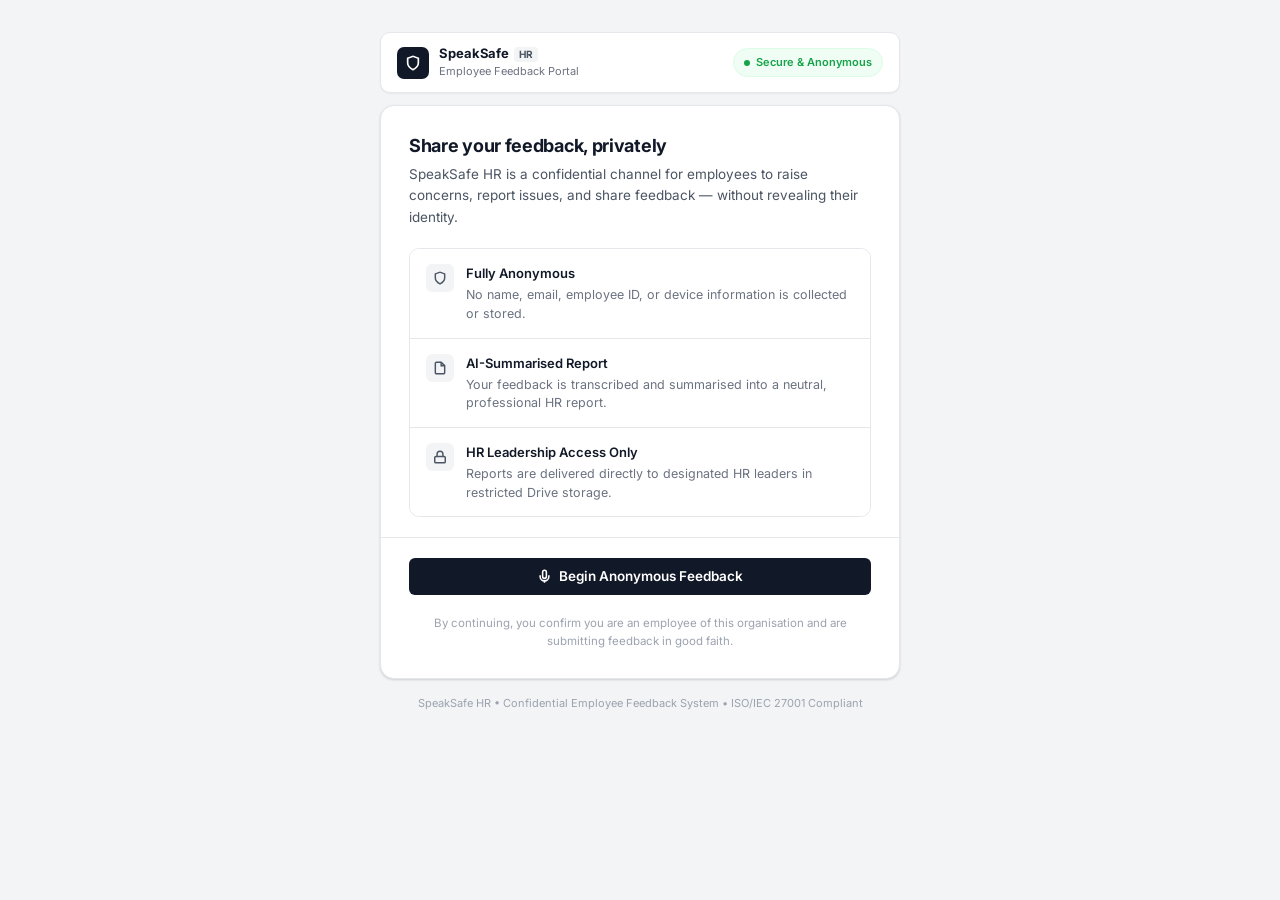
==== commit f095de0a: "design: professional enterprise UI redesign — clean light theme, no animations" ====
--- a/public/index.html
+++ b/public/index.html
@@ -4,160 +4,140 @@
   <meta charset="UTF-8">
   <meta name="viewport" content="width=device-width, initial-scale=1.0, viewport-fit=cover">
   <title>SpeakSafe HR — Anonymous Employee Feedback Portal</title>
-  <meta name="description" content="A secure, 100% anonymous channel for employees to share workplace concerns, feedback, and suggestions with HR leadership.">
+  <meta name="description" content="A secure, 100% anonymous channel for employees to share workplace concerns with HR leadership.">
   <meta name="robots" content="noindex, nofollow">
   <link rel="preconnect" href="https://fonts.googleapis.com">
   <link rel="preconnect" href="https://fonts.gstatic.com" crossorigin>
-  <link href="https://fonts.googleapis.com/css2?family=Inter:wght@400;500;600;700;800&display=swap" rel="stylesheet">
+  <link href="https://fonts.googleapis.com/css2?family=Inter:wght@400;500;600;700&display=swap" rel="stylesheet">
   <link rel="stylesheet" href="style.css">
 </head>
 <body>
 
-  <!-- Animated Background -->
-  <div class="bg-orbs" aria-hidden="true">
-    <div class="orb orb-1"></div>
-    <div class="orb orb-2"></div>
-    <div class="orb orb-3"></div>
-  </div>
-
   <div class="portal-container">
 
-    <!-- Top Header -->
+    <!-- Header -->
     <header class="portal-header">
       <div class="header-brand">
         <div class="brand-logo" aria-hidden="true">
-          <svg width="18" height="18" viewBox="0 0 24 24" fill="none" stroke="currentColor" stroke-width="2.5">
+          <svg width="16" height="16" viewBox="0 0 24 24" fill="none" stroke="currentColor" stroke-width="2.5">
             <path d="M12 22s8-4 8-10V5l-8-3-8 3v7c0 6 8 10 8 10z"/>
           </svg>
         </div>
         <div>
-          <h1 class="portal-title">SpeakSafe <span class="portal-badge">HR</span></h1>
-          <span class="portal-sub">Confidential Feedback Portal</span>
-        </div>
-      </div>
-      <div class="security-pill" aria-label="End-to-end encrypted session">
-        <span class="security-dot" aria-hidden="true"></span>
-        <span>Secure Session</span>
+          <div class="portal-title">SpeakSafe <span class="portal-tag">HR</span></div>
+          <div class="portal-sub">Employee Feedback Portal</div>
+        </div>
+      </div>
+      <div class="secure-badge" aria-label="Secure anonymous session">
+        <span class="secure-dot" aria-hidden="true"></span>
+        Secure &amp; Anonymous
       </div>
     </header>
 
-    <!-- Global Alert Banner -->
-    <div id="error-banner" class="alert-banner hidden" role="alert" aria-live="assertive">
-      <div class="alert-body">
-        <svg class="alert-icon" width="16" height="16" viewBox="0 0 24 24" fill="none" stroke="currentColor" stroke-width="2" aria-hidden="true">
+    <!-- Error Banner -->
+    <div id="error-banner" class="error-banner hidden" role="alert" aria-live="assertive">
+      <div class="error-body">
+        <svg width="15" height="15" viewBox="0 0 24 24" fill="none" stroke="currentColor" stroke-width="2" aria-hidden="true">
           <circle cx="12" cy="12" r="10"/><line x1="12" y1="8" x2="12" y2="12"/><line x1="12" y1="16" x2="12.01" y2="16"/>
         </svg>
-        <div>
-          <strong id="error-title">Notice</strong>
-          <span id="error-message"> An issue occurred.</span>
-        </div>
-      </div>
-      <button id="btn-close-error" class="alert-dismiss" aria-label="Dismiss alert">&times;</button>
+        <span><strong id="error-title">Error</strong><span id="error-message"></span></span>
+      </div>
+      <button id="btn-close-error" class="error-close" aria-label="Dismiss">&times;</button>
     </div>
 
-    <!-- Main Content Card -->
+    <!-- Main Card -->
     <main class="portal-card" role="main">
 
-      <!-- ══ STEP 1: Privacy Notice & Consent ══ -->
+      <!-- Step 1: Privacy Notice -->
       <section id="step-consent" class="step-panel active" aria-labelledby="consent-heading">
-        <div class="section-intro">
-          <div class="intro-eyebrow">Anonymous Voice Feedback</div>
-          <h2 id="consent-heading">Your voice matters.<br>Your identity doesn't.</h2>
-          <p>SpeakSafe HR gives you a private, secure channel to share workplace concerns without fear. No identity, no tracking — only your words.</p>
-        </div>
-
-        <div class="trust-grid" role="list">
-          <div class="trust-card" role="listitem">
-            <div class="trust-icon-wrap trust-green" aria-hidden="true">
-              <svg width="16" height="16" viewBox="0 0 24 24" fill="none" stroke="currentColor" stroke-width="2.5">
+        <div class="step-header">
+          <h2 id="consent-heading">Share your feedback, privately</h2>
+          <p>SpeakSafe HR is a confidential channel for employees to raise concerns, report issues, and share feedback — without revealing their identity.</p>
+        </div>
+
+        <div class="guarantee-list" role="list">
+          <div class="guarantee-item" role="listitem">
+            <div class="guarantee-icon" aria-hidden="true">
+              <svg width="14" height="14" viewBox="0 0 24 24" fill="none" stroke="currentColor" stroke-width="2.5">
                 <path d="M12 22s8-4 8-10V5l-8-3-8 3v7c0 6 8 10 8 10z"/>
               </svg>
             </div>
             <div>
-              <h3>Zero Identity Collection</h3>
-              <p>No name, email, ID, or IP address is stored. Your submission is fully anonymous.</p>
-            </div>
-          </div>
-
-          <div class="trust-card" role="listitem">
-            <div class="trust-icon-wrap trust-blue" aria-hidden="true">
-              <svg width="16" height="16" viewBox="0 0 24 24" fill="none" stroke="currentColor" stroke-width="2.5">
+              <div class="guarantee-title">Fully Anonymous</div>
+              <div class="guarantee-desc">No name, email, employee ID, or device information is collected or stored.</div>
+            </div>
+          </div>
+          <div class="guarantee-item" role="listitem">
+            <div class="guarantee-icon" aria-hidden="true">
+              <svg width="14" height="14" viewBox="0 0 24 24" fill="none" stroke="currentColor" stroke-width="2.5">
                 <path d="M14 2H6a2 2 0 0 0-2 2v16a2 2 0 0 0 2 2h12a2 2 0 0 0 2-2V8z"/><polyline points="14 2 14 8 20 8"/>
               </svg>
             </div>
             <div>
-              <h3>Neutral AI Summary</h3>
-              <p>Your feedback is summarized objectively into a professional HR report using AI.</p>
-            </div>
-          </div>
-
-          <div class="trust-card" role="listitem">
-            <div class="trust-icon-wrap trust-purple" aria-hidden="true">
-              <svg width="16" height="16" viewBox="0 0 24 24" fill="none" stroke="currentColor" stroke-width="2.5">
+              <div class="guarantee-title">AI-Summarised Report</div>
+              <div class="guarantee-desc">Your feedback is transcribed and summarised into a neutral, professional HR report.</div>
+            </div>
+          </div>
+          <div class="guarantee-item" role="listitem">
+            <div class="guarantee-icon" aria-hidden="true">
+              <svg width="14" height="14" viewBox="0 0 24 24" fill="none" stroke="currentColor" stroke-width="2.5">
                 <rect x="3" y="11" width="18" height="11" rx="2"/><path d="M7 11V7a5 5 0 0 1 10 0v4"/>
               </svg>
             </div>
             <div>
-              <h3>HR-Only Access</h3>
-              <p>Reports go directly to designated HR leadership in a secured, restricted Drive folder.</p>
-            </div>
-          </div>
-        </div>
-
-        <button id="btn-start-flow" class="btn btn-primary btn-full" aria-label="Begin anonymous feedback session">
-          <svg width="18" height="18" viewBox="0 0 24 24" fill="none" stroke="currentColor" stroke-width="2.5" aria-hidden="true">
+              <div class="guarantee-title">HR Leadership Access Only</div>
+              <div class="guarantee-desc">Reports are delivered directly to designated HR leaders in restricted Drive storage.</div>
+            </div>
+          </div>
+        </div>
+
+        <div class="divider"></div>
+
+        <button id="btn-start-flow" class="btn btn-primary btn-block">
+          <svg width="15" height="15" viewBox="0 0 24 24" fill="none" stroke="currentColor" stroke-width="2.5" aria-hidden="true">
             <path d="M12 2a3 3 0 0 0-3 3v7a3 3 0 0 0 6 0V5a3 3 0 0 0-3-3z"/>
             <path d="M19 10v2a7 7 0 0 1-14 0v-2"/>
             <line x1="12" y1="19" x2="12" y2="22"/>
           </svg>
           Begin Anonymous Feedback
         </button>
-
-        <p class="consent-note" role="note">
-          By continuing you confirm you are an employee of this organisation and agree to submit feedback in good faith.
-        </p>
-      </section>
-
-      <!-- ══ STEP 2: Voice Recording Console ══ -->
+        <p class="consent-note">By continuing, you confirm you are an employee of this organisation and are submitting feedback in good faith.</p>
+      </section>
+
+      <!-- Step 2: Recording -->
       <section id="step-record" class="step-panel hidden" aria-labelledby="record-heading">
-        <div class="section-intro text-center">
-          <h2 id="record-heading">Record Your Feedback</h2>
-          <p>Speak freely. Your recording is never stored on our servers — it goes directly to secure HR storage.</p>
-        </div>
-
-        <div class="recorder-box">
-          <!-- Timer -->
+        <div class="step-header text-center">
+          <h2 id="record-heading">Record your feedback</h2>
+          <p>Press Start Recording when ready. Speak clearly — recordings go directly to secure HR storage.</p>
+        </div>
+
+        <div class="recorder-panel">
           <div class="timer-row">
             <span id="recording-live-dot" class="rec-dot hidden" aria-hidden="true"></span>
-            <div id="timer" class="timer-clock" aria-live="off" aria-label="Recording duration">00:00</div>
-          </div>
-
-          <!-- Canvas Waveform Visualizer -->
-          <canvas id="waveform-canvas" class="waveform-canvas" width="440" height="56" aria-hidden="true"></canvas>
-
-          <!-- Status Label -->
-          <span id="recording-status" class="status-label" aria-live="polite">Ready to record</span>
-
-          <!-- Recorder Controls -->
-          <div class="button-group" role="group" aria-label="Recording controls">
-            <button id="btn-record" class="btn btn-record" aria-label="Start recording">
-              <svg width="18" height="18" viewBox="0 0 24 24" fill="none" stroke="currentColor" stroke-width="2.5" aria-hidden="true">
+            <div id="timer" class="timer-display" aria-live="off">00:00</div>
+          </div>
+
+          <canvas id="waveform-canvas" class="waveform-canvas" width="440" height="48" aria-hidden="true"></canvas>
+
+          <div id="recording-status" class="rec-status" aria-live="polite">Ready to record</div>
+
+          <div class="controls" role="group" aria-label="Recording controls">
+            <button id="btn-record" class="btn btn-primary">
+              <svg width="15" height="15" viewBox="0 0 24 24" fill="none" stroke="currentColor" stroke-width="2.5" aria-hidden="true">
                 <path d="M12 2a3 3 0 0 0-3 3v7a3 3 0 0 0 6 0V5a3 3 0 0 0-3-3z"/>
                 <path d="M19 10v2a7 7 0 0 1-14 0v-2"/>
                 <line x1="12" y1="19" x2="12" y2="22"/>
               </svg>
               <span id="btn-record-text">Start Recording</span>
             </button>
-
-            <button id="btn-pause" class="btn btn-outline-rec hidden" aria-label="Pause recording">
-              <svg width="16" height="16" viewBox="0 0 24 24" fill="currentColor" aria-hidden="true">
+            <button id="btn-pause" class="btn btn-secondary hidden" aria-label="Pause recording">
+              <svg width="14" height="14" viewBox="0 0 24 24" fill="currentColor" aria-hidden="true">
                 <rect x="6" y="4" width="4" height="16"/><rect x="14" y="4" width="4" height="16"/>
               </svg>
               <span id="btn-pause-text">Pause</span>
             </button>
-
-            <button id="btn-stop" class="btn btn-stop hidden" aria-label="Stop recording">
-              <svg width="16" height="16" viewBox="0 0 24 24" fill="currentColor" aria-hidden="true">
+            <button id="btn-stop" class="btn btn-danger hidden" aria-label="Stop recording">
+              <svg width="13" height="13" viewBox="0 0 24 24" fill="currentColor" aria-hidden="true">
                 <rect x="3" y="3" width="18" height="18" rx="2"/>
               </svg>
               Stop
@@ -165,132 +145,110 @@
           </div>
         </div>
 
-        <!-- Post-Recording Actions -->
-        <div id="submit-actions" class="submit-wrap hidden">
-          <!-- Playback Preview -->
-          <div class="playback-section">
-            <div class="playback-label">
-              <svg width="14" height="14" viewBox="0 0 24 24" fill="none" stroke="currentColor" stroke-width="2" aria-hidden="true">
+        <div id="submit-actions" class="post-record hidden">
+          <div class="playback-box">
+            <label class="playback-label" for="audio-playback">
+              <svg width="12" height="12" viewBox="0 0 24 24" fill="none" stroke="currentColor" stroke-width="2" aria-hidden="true">
                 <polygon points="5 3 19 12 5 21 5 3"/>
               </svg>
-              Review your recording
-            </div>
-            <audio id="audio-playback" controls class="audio-player" aria-label="Playback of your recorded feedback"></audio>
-          </div>
-
-          <button id="btn-submit" class="btn btn-submit btn-full">
-            <svg width="18" height="18" viewBox="0 0 24 24" fill="none" stroke="currentColor" stroke-width="2.5" aria-hidden="true">
+              Review your recording before submitting
+            </label>
+            <audio id="audio-playback" controls class="audio-player" aria-label="Playback of recorded feedback"></audio>
+          </div>
+
+          <button id="btn-submit" class="btn btn-success btn-block">
+            <svg width="15" height="15" viewBox="0 0 24 24" fill="none" stroke="currentColor" stroke-width="2.5" aria-hidden="true">
               <line x1="22" y1="2" x2="11" y2="13"/><polygon points="22 2 15 22 11 13 2 9 22 2"/>
             </svg>
             Submit Anonymous Feedback
           </button>
-          <button id="btn-discard" class="btn btn-ghost btn-full" aria-label="Discard recording and start over">
-            Discard &amp; Start Over
-          </button>
-        </div>
-      </section>
-
-      <!-- ══ STEP 3: Processing / Async Polling ══ -->
+          <button id="btn-discard" class="btn btn-ghost btn-block">Discard &amp; Start Over</button>
+        </div>
+      </section>
+
+      <!-- Step 3: Processing -->
       <section id="step-processing" class="step-panel hidden text-center" aria-labelledby="processing-heading" aria-live="polite">
-        <div class="processing-visual" aria-hidden="true">
-          <div class="proc-ring proc-ring-outer"></div>
-          <div class="proc-ring proc-ring-inner"></div>
-          <div class="proc-icon">
-            <svg width="24" height="24" viewBox="0 0 24 24" fill="none" stroke="currentColor" stroke-width="2">
-              <path d="M12 2a3 3 0 0 0-3 3v7a3 3 0 0 0 6 0V5a3 3 0 0 0-3-3z"/>
-              <path d="M19 10v2a7 7 0 0 1-14 0v-2"/>
-            </svg>
-          </div>
-        </div>
-        <h2 id="processing-heading">Submitting Your Feedback</h2>
-        <p id="processing-status-text" class="section-desc">Uploading audio to secure storage...</p>
-
-        <div class="proc-steps" aria-label="Processing progress">
-          <div class="proc-step" id="pstep-upload">
-            <div class="pstep-dot active"></div>
+        <div class="spinner" aria-hidden="true"></div>
+        <h2 id="processing-heading">Processing your feedback</h2>
+        <p id="processing-status-text" class="step-desc">Uploading audio to secure storage...</p>
+
+        <div class="progress-steps" aria-label="Processing steps">
+          <div class="progress-step" id="pstep-upload">
+            <div class="ps-dot active"></div>
             <span>Uploading audio</span>
           </div>
-          <div class="proc-step" id="pstep-transcribe">
-            <div class="pstep-dot"></div>
-            <span>Transcribing</span>
-          </div>
-          <div class="proc-step" id="pstep-report">
-            <div class="pstep-dot"></div>
+          <div class="progress-step" id="pstep-transcribe">
+            <div class="ps-dot"></div>
+            <span>Transcribing speech</span>
+          </div>
+          <div class="progress-step" id="pstep-report">
+            <div class="ps-dot"></div>
             <span>Generating HR report</span>
           </div>
-          <div class="proc-step" id="pstep-save">
-            <div class="pstep-dot"></div>
+          <div class="progress-step" id="pstep-save">
+            <div class="ps-dot"></div>
             <span>Saving to Drive</span>
           </div>
         </div>
 
-        <p class="proc-note">Long recordings may take a few minutes to transcribe. You can close this tab and come back — your Case ID is saved.</p>
-      </section>
-
-      <!-- ══ STEP 4: Confirmation ══ -->
-      <section id="step-confirm" class="step-panel hidden text-center" aria-labelledby="confirm-heading">
-        <div class="success-ring" aria-hidden="true">
-          <div class="success-check">
-            <svg width="28" height="28" viewBox="0 0 24 24" fill="none" stroke="currentColor" stroke-width="2.5">
-              <polyline points="20 6 9 17 4 12"/>
-            </svg>
-          </div>
-        </div>
-
-        <h2 id="confirm-heading">Submission Complete</h2>
-        <p class="section-desc">Your anonymous feedback has been delivered securely to HR leadership. Thank you for speaking up.</p>
-
-        <div class="case-card">
-          <span class="case-label">Your Case Reference</span>
+        <p class="step-note">Longer recordings may take a few minutes to transcribe. Please keep this tab open.</p>
+      </section>
+
+      <!-- Step 4: Confirmation -->
+      <section id="step-confirm" class="step-panel hidden" aria-labelledby="confirm-heading">
+        <div class="confirm-check" aria-hidden="true">
+          <svg width="22" height="22" viewBox="0 0 24 24" fill="none" stroke="currentColor" stroke-width="2.5">
+            <polyline points="20 6 9 17 4 12"/>
+          </svg>
+        </div>
+        <div class="step-header text-center">
+          <h2 id="confirm-heading">Feedback received</h2>
+          <p>Your anonymous feedback has been securely delivered to HR leadership. Thank you for speaking up.</p>
+        </div>
+
+        <div class="case-box">
+          <div class="case-label">Case Reference Number</div>
           <div class="case-row">
-            <code id="display-case-id" aria-label="Case reference number">SSF-20260727-XXXX</code>
-            <button id="btn-copy-case" class="btn-copy" aria-label="Copy case ID to clipboard">Copy</button>
-          </div>
-          <p class="case-note">Save this ID for your records. HR may reference it when following up.</p>
-        </div>
-
-        <div class="confirm-meta" aria-label="Confirmation details">
-          <div class="meta-item">
-            <svg width="14" height="14" viewBox="0 0 24 24" fill="none" stroke="currentColor" stroke-width="2" aria-hidden="true">
-              <path d="M14 2H6a2 2 0 0 0-2 2v16a2 2 0 0 0 2 2h12a2 2 0 0 0 2-2V8z"/>
-            </svg>
-            <span>PDF report saved to HR Drive</span>
-          </div>
-          <div class="meta-item">
-            <svg width="14" height="14" viewBox="0 0 24 24" fill="none" stroke="currentColor" stroke-width="2" aria-hidden="true">
-              <rect x="3" y="3" width="18" height="18" rx="2"/>
-              <path d="M3 9h18M9 21V9"/>
-            </svg>
-            <span>Logged in HR compliance sheet</span>
-          </div>
-        </div>
-
-        <button id="btn-reset" class="btn btn-ghost btn-full">Submit Another Feedback</button>
+            <code id="display-case-id" aria-label="Your case ID">SSF-20260727-XXXX</code>
+            <button id="btn-copy-case" class="copy-btn" aria-label="Copy case ID">Copy</button>
+          </div>
+          <div class="case-note">Save this ID for your records. HR may reference it if following up.</div>
+        </div>
+
+        <div class="confirm-list" aria-label="What was saved">
+          <div class="confirm-item">
+            <svg width="13" height="13" viewBox="0 0 24 24" fill="none" stroke="#16a34a" stroke-width="2.5" aria-hidden="true"><polyline points="20 6 9 17 4 12"/></svg>
+            PDF report saved to restricted HR Drive
+          </div>
+          <div class="confirm-item">
+            <svg width="13" height="13" viewBox="0 0 24 24" fill="none" stroke="#16a34a" stroke-width="2.5" aria-hidden="true"><polyline points="20 6 9 17 4 12"/></svg>
+            Logged in HR compliance spreadsheet
+          </div>
+          <div class="confirm-item">
+            <svg width="13" height="13" viewBox="0 0 24 24" fill="none" stroke="#16a34a" stroke-width="2.5" aria-hidden="true"><polyline points="20 6 9 17 4 12"/></svg>
+            Full transcript archived securely
+          </div>
+        </div>
+
+        <button id="btn-reset" class="btn btn-secondary btn-block" style="margin-top:8px">Submit Another Feedback</button>
       </section>
 
     </main>
 
-    <!-- Footer -->
     <footer class="portal-footer" role="contentinfo">
-      <p>SpeakSafe HR &bull; ISO/IEC 27001 Compliant Architecture &bull; Employee Welfare Protected</p>
+      SpeakSafe HR &bull; Confidential Employee Feedback System &bull; ISO/IEC 27001 Compliant
     </footer>
 
   </div>
 
-  <!-- Discard Confirmation Modal -->
-  <div id="discard-modal" class="modal-backdrop hidden" role="dialog" aria-modal="true" aria-labelledby="modal-heading">
-    <div class="modal-box">
-      <div class="modal-icon" aria-hidden="true">
-        <svg width="24" height="24" viewBox="0 0 24 24" fill="none" stroke="currentColor" stroke-width="2">
-          <polyline points="3 6 5 6 21 6"/><path d="M19 6l-1 14a2 2 0 0 1-2 2H8a2 2 0 0 1-2-2L5 6"/>
-          <path d="M10 11v6"/><path d="M14 11v6"/><path d="M9 6V4h6v2"/>
-        </svg>
-      </div>
-      <h3 id="modal-heading">Discard Recording?</h3>
-      <p>Your recording will be permanently deleted. This action cannot be undone.</p>
+  <!-- Discard Modal -->
+  <div id="discard-modal" class="modal-overlay hidden" role="dialog" aria-modal="true" aria-labelledby="modal-title">
+    <div class="modal-card">
+      <h3 id="modal-title">Discard this recording?</h3>
+      <p>Your recording will be permanently deleted. This cannot be undone.</p>
       <div class="modal-actions">
-        <button id="btn-modal-cancel" class="btn btn-outline-modal">Keep Recording</button>
-        <button id="btn-modal-confirm" class="btn btn-danger-modal">Discard</button>
+        <button id="btn-modal-cancel" class="btn btn-secondary">Keep Recording</button>
+        <button id="btn-modal-confirm" class="btn btn-danger">Yes, Discard</button>
       </div>
     </div>
   </div>
--- a/public/style.css
+++ b/public/style.css
@@ -1,66 +1,66 @@
-/* ══════════════════════════════════════════════════════════
-   SpeakSafe HR — Premium Design System
-   Dark glassmorphism theme | Human, not AI-generated
-   ══════════════════════════════════════════════════════════ */
-
+/* ============================================================
+   SpeakSafe HR — Professional Enterprise Design
+   Clean light theme. No gimmicks. Inspired by Stripe, Linear.
+   ============================================================ */
+
+/* ── Variables ─────────────────────────────────────────────── */
 :root {
-  /* Brand Colors */
-  --ink-900: #0a0f1e;
-  --ink-800: #0d1527;
-  --ink-700: #111827;
-  --ink-600: #1c2740;
-  --ink-500: #253351;
-
-  --slate-400: #94a3b8;
-  --slate-300: #cbd5e1;
-  --slate-200: #e2e8f0;
-  --slate-100: #f1f5f9;
-
-  --blue-500: #3b82f6;
-  --blue-400: #60a5fa;
-  --blue-300: #93c5fd;
-  --blue-glow: rgba(59, 130, 246, 0.25);
-
-  --green-400: #34d399;
-  --green-500: #10b981;
-  --green-glow: rgba(52, 211, 153, 0.2);
-
-  --red-500: #ef4444;
-  --red-400: #f87171;
-  --red-glow: rgba(239, 68, 68, 0.3);
-
-  --purple-400: #a78bfa;
-  --purple-glow: rgba(167, 139, 250, 0.2);
-
-  --amber-400: #fbbf24;
+  /* Neutrals */
+  --white:       #ffffff;
+  --gray-50:     #f9fafb;
+  --gray-100:    #f3f4f6;
+  --gray-200:    #e5e7eb;
+  --gray-300:    #d1d5db;
+  --gray-400:    #9ca3af;
+  --gray-500:    #6b7280;
+  --gray-600:    #4b5563;
+  --gray-700:    #374151;
+  --gray-900:    #111827;
+
+  /* Brand */
+  --blue-50:     #eff6ff;
+  --blue-100:    #dbeafe;
+  --blue-600:    #2563eb;
+  --blue-700:    #1d4ed8;
+
+  /* States */
+  --green-50:    #f0fdf4;
+  --green-100:   #dcfce7;
+  --green-600:   #16a34a;
+  --green-700:   #15803d;
+  --red-50:      #fef2f2;
+  --red-100:     #fee2e2;
+  --red-600:     #dc2626;
+  --red-700:     #b91c1c;
+  --amber-100:   #fef3c7;
+  --amber-700:   #b45309;
 
   /* Surfaces */
-  --surface-glass: rgba(255, 255, 255, 0.04);
-  --surface-glass-hover: rgba(255, 255, 255, 0.07);
-  --surface-card: rgba(17, 24, 39, 0.8);
-  --surface-inner: rgba(255, 255, 255, 0.03);
-
-  /* Borders */
-  --border-glass: rgba(255, 255, 255, 0.08);
-  --border-glass-strong: rgba(255, 255, 255, 0.13);
+  --bg:          #f3f4f6;
+  --surface:     #ffffff;
+
+  /* Border */
+  --border:      #e5e7eb;
+  --border-md:   #d1d5db;
 
   /* Text */
-  --text-primary: #f8fafc;
-  --text-secondary: #94a3b8;
-  --text-muted: #64748b;
-
-  /* Effects */
-  --shadow-card: 0 25px 60px rgba(0, 0, 0, 0.6), 0 0 0 1px rgba(255,255,255,0.06);
-  --shadow-btn: 0 4px 20px rgba(59, 130, 246, 0.35);
-  --shadow-success: 0 4px 20px rgba(52, 211, 153, 0.4);
-  --shadow-danger: 0 4px 20px rgba(239, 68, 68, 0.4);
-
-  --radius-card: 20px;
-  --radius-btn: 12px;
-  --radius-sm: 8px;
-}
-
-/* ── Reset ─────────────────────────────────────── */
+  --text-primary:   #111827;
+  --text-secondary: #4b5563;
+  --text-muted:     #6b7280;
+  --text-xmuted:    #9ca3af;
+
+  /* Shadow */
+  --shadow-sm:  0 1px 2px rgba(0,0,0,0.05);
+  --shadow-md:  0 1px 3px rgba(0,0,0,0.1), 0 1px 2px rgba(0,0,0,0.06);
+  --shadow-lg:  0 4px 6px rgba(0,0,0,0.07), 0 2px 4px rgba(0,0,0,0.06);
+
+  /* Radius */
+  --radius-sm:  6px;
+  --radius-md:  10px;
+  --radius-lg:  14px;
+}
+
+/* ── Reset ─────────────────────────────────────────────────── */
 *, *::before, *::after {
   box-sizing: border-box;
   margin: 0;
@@ -68,877 +68,658 @@
   -webkit-tap-highlight-color: transparent;
 }
 
-html { scroll-behavior: smooth; }
+html { -webkit-text-size-adjust: 100%; }
 
 body {
-  font-family: 'Inter', -apple-system, BlinkMacSystemFont, 'Segoe UI', system-ui, sans-serif;
-  background: var(--ink-900);
+  font-family: 'Inter', -apple-system, BlinkMacSystemFont, 'Segoe UI',
+               system-ui, sans-serif;
+  font-size: 14px;
+  line-height: 1.6;
   color: var(--text-primary);
+  background: var(--bg);
   min-height: 100vh;
   display: flex;
   justify-content: center;
   align-items: flex-start;
-  padding: 24px 16px 40px;
-  line-height: 1.6;
+  padding: 32px 16px 48px;
   -webkit-font-smoothing: antialiased;
   -moz-osx-font-smoothing: grayscale;
-  overflow-x: hidden;
-}
-
-/* ── Background Orbs ───────────────────────────── */
-.bg-orbs {
-  position: fixed;
-  inset: 0;
-  pointer-events: none;
-  z-index: 0;
+}
+
+/* ── Layout ────────────────────────────────────────────────── */
+.portal-container {
+  width: 100%;
+  max-width: 520px;
+  display: flex;
+  flex-direction: column;
+  gap: 12px;
+}
+
+/* ── Header ────────────────────────────────────────────────── */
+.portal-header {
+  display: flex;
+  align-items: center;
+  justify-content: space-between;
+  background: var(--white);
+  border: 1px solid var(--border);
+  border-radius: var(--radius-md);
+  padding: 12px 16px;
+  box-shadow: var(--shadow-sm);
+}
+
+.header-brand {
+  display: flex;
+  align-items: center;
+  gap: 10px;
+}
+
+.brand-logo {
+  width: 32px;
+  height: 32px;
+  background: var(--gray-900);
+  color: #fff;
+  border-radius: 7px;
+  display: flex;
+  align-items: center;
+  justify-content: center;
+  flex-shrink: 0;
+}
+
+.portal-title {
+  font-size: 13px;
+  font-weight: 700;
+  color: var(--text-primary);
+  line-height: 1.25;
+  letter-spacing: -0.1px;
+}
+
+.portal-tag {
+  display: inline-block;
+  font-size: 10px;
+  font-weight: 700;
+  background: var(--gray-100);
+  color: var(--gray-600);
+  border-radius: 4px;
+  padding: 1px 5px;
+  letter-spacing: 0.2px;
+  vertical-align: middle;
+  margin-left: 2px;
+}
+
+.portal-sub {
+  font-size: 11px;
+  color: var(--text-muted);
+  margin-top: 1px;
+}
+
+.secure-badge {
+  display: flex;
+  align-items: center;
+  gap: 6px;
+  font-size: 11px;
+  font-weight: 600;
+  color: var(--green-600);
+  background: var(--green-50);
+  border: 1px solid var(--green-100);
+  border-radius: 20px;
+  padding: 5px 10px;
+  white-space: nowrap;
+  flex-shrink: 0;
+}
+
+.secure-dot {
+  width: 6px;
+  height: 6px;
+  background: var(--green-600);
+  border-radius: 50%;
+  display: block;
+  flex-shrink: 0;
+}
+
+/* ── Error Banner ──────────────────────────────────────────── */
+.error-banner {
+  display: flex;
+  align-items: flex-start;
+  justify-content: space-between;
+  gap: 10px;
+  background: var(--red-50);
+  border: 1px solid var(--red-100);
+  border-left: 3px solid var(--red-600);
+  border-radius: var(--radius-sm);
+  padding: 10px 14px;
+  font-size: 13px;
+  color: #991b1b;
+}
+
+.error-banner.hidden { display: none !important; }
+
+.error-body {
+  display: flex;
+  align-items: flex-start;
+  gap: 8px;
+  flex: 1;
+}
+
+.error-body svg { flex-shrink: 0; margin-top: 1px; }
+
+.error-close {
+  background: none;
+  border: none;
+  font-size: 16px;
+  color: #991b1b;
+  cursor: pointer;
+  opacity: 0.6;
+  line-height: 1;
+  padding: 0;
+  flex-shrink: 0;
+}
+.error-close:hover { opacity: 1; }
+
+/* ── Main Card ─────────────────────────────────────────────── */
+.portal-card {
+  background: var(--white);
+  border: 1px solid var(--border);
+  border-radius: var(--radius-lg);
+  box-shadow: var(--shadow-md);
   overflow: hidden;
 }
 
-.orb {
-  position: absolute;
-  border-radius: 50%;
-  filter: blur(80px);
-  opacity: 0.35;
-  animation: orbFloat 20s ease-in-out infinite;
-}
-
-.orb-1 {
-  width: 500px; height: 500px;
-  background: radial-gradient(circle, #1e40af 0%, transparent 70%);
-  top: -200px; left: -100px;
-  animation-delay: 0s;
-}
-
-.orb-2 {
-  width: 400px; height: 400px;
-  background: radial-gradient(circle, #4f46e5 0%, transparent 70%);
-  bottom: -150px; right: -80px;
-  animation-delay: -7s;
-}
-
-.orb-3 {
-  width: 300px; height: 300px;
-  background: radial-gradient(circle, #0f766e 0%, transparent 70%);
-  top: 50%; left: 60%;
-  animation-delay: -14s;
-}
-
-@keyframes orbFloat {
-  0%, 100% { transform: translate(0, 0) scale(1); }
-  33% { transform: translate(30px, -40px) scale(1.05); }
-  66% { transform: translate(-20px, 30px) scale(0.95); }
-}
-
-/* ── Portal Container ──────────────────────────── */
-.portal-container {
-  position: relative;
-  z-index: 1;
-  width: 100%;
-  max-width: 540px;
+/* ── Step Panels ───────────────────────────────────────────── */
+.step-panel {
+  padding: 28px 28px;
   display: flex;
   flex-direction: column;
-  gap: 14px;
-  margin: 0 auto;
-}
-
-/* ── Header ────────────────────────────────────── */
-.portal-header {
-  display: flex;
-  justify-content: space-between;
-  align-items: center;
-  padding: 14px 18px;
-  background: var(--surface-glass);
-  border: 1px solid var(--border-glass);
-  border-radius: var(--radius-card);
-  backdrop-filter: blur(20px);
-  -webkit-backdrop-filter: blur(20px);
-}
-
-.header-brand {
-  display: flex;
-  align-items: center;
-  gap: 12px;
-}
-
-.brand-logo {
-  width: 38px;
-  height: 38px;
-  background: linear-gradient(135deg, var(--blue-500), #6366f1);
-  border-radius: 10px;
-  display: flex;
-  align-items: center;
-  justify-content: center;
-  color: #fff;
-  box-shadow: 0 4px 12px rgba(59, 130, 246, 0.4);
-  flex-shrink: 0;
-}
-
-.portal-title {
-  font-size: 1rem;
-  font-weight: 800;
+  gap: 20px;
+}
+
+.step-panel.hidden { display: none !important; }
+
+/* ── Step Header ───────────────────────────────────────────── */
+.step-header { display: flex; flex-direction: column; gap: 6px; }
+
+.step-header h2 {
+  font-size: 18px;
+  font-weight: 700;
   color: var(--text-primary);
   letter-spacing: -0.3px;
-  line-height: 1.2;
-}
-
-.portal-badge {
-  font-size: 0.65rem;
-  background: rgba(59, 130, 246, 0.2);
-  color: var(--blue-400);
-  padding: 2px 7px;
-  border-radius: 5px;
-  font-weight: 700;
-  border: 1px solid rgba(59, 130, 246, 0.25);
-  letter-spacing: 0.3px;
-}
-
-.portal-sub {
-  font-size: 0.72rem;
-  color: var(--text-muted);
-  display: block;
-  margin-top: 1px;
-}
-
-.security-pill {
-  display: flex;
-  align-items: center;
-  gap: 7px;
-  font-size: 0.72rem;
-  font-weight: 600;
-  color: var(--green-400);
-  background: rgba(52, 211, 153, 0.1);
-  border: 1px solid rgba(52, 211, 153, 0.2);
-  padding: 7px 12px;
-  border-radius: 20px;
-  white-space: nowrap;
-  flex-shrink: 0;
-}
-
-.security-dot {
-  width: 7px;
-  height: 7px;
-  background: var(--green-400);
-  border-radius: 50%;
-  animation: pulse-dot 2.5s ease-in-out infinite;
-  display: block;
-}
-
-@keyframes pulse-dot {
-  0%, 100% { opacity: 1; box-shadow: 0 0 0 0 rgba(52, 211, 153, 0.4); }
-  50% { opacity: 0.8; box-shadow: 0 0 0 5px rgba(52, 211, 153, 0); }
-}
-
-/* ── Alert Banner ──────────────────────────────── */
-.alert-banner {
-  display: flex;
-  justify-content: space-between;
-  align-items: center;
-  background: rgba(239, 68, 68, 0.1);
-  border: 1px solid rgba(239, 68, 68, 0.3);
-  border-radius: var(--radius-sm);
-  padding: 12px 16px;
-  color: #fca5a5;
-  font-size: 0.85rem;
-  animation: slideDown 0.2s ease;
-}
-
-.alert-banner.hidden { display: none !important; }
-
-.alert-body {
-  display: flex;
-  align-items: flex-start;
-  gap: 10px;
-}
-
-.alert-icon { flex-shrink: 0; margin-top: 1px; }
-
-.alert-dismiss {
-  background: none;
-  border: none;
-  font-size: 1.3rem;
-  color: #fca5a5;
-  cursor: pointer;
-  line-height: 1;
-  padding: 0 4px;
-  opacity: 0.7;
-  transition: opacity 0.15s;
-}
-
-.alert-dismiss:hover { opacity: 1; }
-
-@keyframes slideDown {
-  from { transform: translateY(-6px); opacity: 0; }
-  to { transform: translateY(0); opacity: 1; }
-}
-
-/* ── Main Card ─────────────────────────────────── */
-.portal-card {
-  background: var(--surface-card);
-  border: 1px solid var(--border-glass);
-  border-radius: var(--radius-card);
-  padding: 32px 28px;
-  box-shadow: var(--shadow-card);
-  backdrop-filter: blur(30px);
-  -webkit-backdrop-filter: blur(30px);
-}
-
-/* ── Step Panels ───────────────────────────────── */
-.step-panel {
-  display: flex;
-  flex-direction: column;
-  gap: 22px;
-  animation: fadeInUp 0.3s ease;
-}
-
-.step-panel.hidden { display: none !important; }
-
-@keyframes fadeInUp {
-  from { transform: translateY(10px); opacity: 0; }
-  to { transform: translateY(0); opacity: 1; }
-}
-
-/* ── Section Intro ─────────────────────────────── */
-.section-intro { display: flex; flex-direction: column; gap: 8px; }
-
-.intro-eyebrow {
-  font-size: 0.72rem;
-  font-weight: 700;
-  color: var(--blue-400);
-  text-transform: uppercase;
-  letter-spacing: 1.5px;
-}
-
-.section-intro h2 {
-  font-size: 1.5rem;
-  font-weight: 800;
-  color: var(--text-primary);
-  letter-spacing: -0.4px;
-  line-height: 1.25;
-}
-
-.section-intro p, .section-desc {
-  font-size: 0.875rem;
+  line-height: 1.3;
+}
+
+.step-header p, .step-desc {
+  font-size: 13.5px;
   color: var(--text-secondary);
   line-height: 1.6;
 }
 
-/* ── Trust Grid ────────────────────────────────── */
-.trust-grid {
+.text-center { text-align: center; }
+.text-center .step-header { align-items: center; }
+
+/* ── Guarantee List ────────────────────────────────────────── */
+.guarantee-list {
   display: flex;
   flex-direction: column;
-  gap: 10px;
-}
-
-.trust-card {
+  gap: 0;
+  border: 1px solid var(--border);
+  border-radius: var(--radius-md);
+  overflow: hidden;
+}
+
+.guarantee-item {
   display: flex;
   align-items: flex-start;
-  gap: 14px;
-  background: var(--surface-inner);
-  border: 1px solid var(--border-glass);
+  gap: 12px;
+  padding: 14px 16px;
+  background: var(--white);
+  border-bottom: 1px solid var(--border);
+  transition: background 0.12s;
+}
+
+.guarantee-item:last-child { border-bottom: none; }
+.guarantee-item:hover { background: var(--gray-50); }
+
+.guarantee-icon {
+  width: 28px;
+  height: 28px;
+  background: var(--gray-100);
   border-radius: var(--radius-sm);
-  padding: 14px 16px;
-  transition: background 0.2s, border-color 0.2s;
-}
-
-.trust-card:hover {
-  background: var(--surface-glass-hover);
-  border-color: var(--border-glass-strong);
-}
-
-.trust-icon-wrap {
-  width: 34px;
-  height: 34px;
-  border-radius: 9px;
   display: flex;
   align-items: center;
   justify-content: center;
+  color: var(--gray-600);
   flex-shrink: 0;
-}
-
-.trust-green { background: rgba(52, 211, 153, 0.12); color: var(--green-400); }
-.trust-blue  { background: rgba(96, 165, 250, 0.12); color: var(--blue-400); }
-.trust-purple { background: rgba(167, 139, 250, 0.12); color: var(--purple-400); }
-
-.trust-card h3 {
-  font-size: 0.875rem;
-  font-weight: 700;
+  margin-top: 1px;
+}
+
+.guarantee-title {
+  font-size: 13px;
+  font-weight: 600;
   color: var(--text-primary);
-  margin-bottom: 3px;
-}
-
-.trust-card p {
-  font-size: 0.8rem;
-  color: var(--text-secondary);
-  line-height: 1.4;
-}
-
+  margin-bottom: 2px;
+}
+
+.guarantee-desc {
+  font-size: 12.5px;
+  color: var(--text-muted);
+  line-height: 1.5;
+}
+
+/* ── Divider ───────────────────────────────────────────────── */
+.divider {
+  height: 1px;
+  background: var(--border);
+  margin: 0 -28px;
+}
+
+/* ── Consent Note ──────────────────────────────────────────── */
 .consent-note {
-  font-size: 0.75rem;
-  color: var(--text-muted);
+  font-size: 11.5px;
+  color: var(--text-xmuted);
   text-align: center;
   line-height: 1.5;
 }
 
-/* ── Buttons ───────────────────────────────────── */
+/* ── Buttons ───────────────────────────────────────────────── */
 .btn {
+  display: inline-flex;
+  align-items: center;
+  justify-content: center;
+  gap: 7px;
   border: none;
+  border-radius: var(--radius-sm);
+  padding: 9px 16px;
+  font-family: inherit;
+  font-size: 13.5px;
+  font-weight: 600;
   cursor: pointer;
-  font-weight: 700;
-  font-size: 0.9rem;
-  font-family: inherit;
-  border-radius: var(--radius-btn);
-  padding: 14px 20px;
-  display: inline-flex;
-  align-items: center;
-  justify-content: center;
-  gap: 9px;
-  transition: all 0.2s ease;
-  position: relative;
-  overflow: hidden;
-  letter-spacing: -0.1px;
-}
-
-.btn::after {
-  content: '';
-  position: absolute;
-  inset: 0;
-  background: rgba(255,255,255,0);
-  transition: background 0.2s;
-  border-radius: inherit;
-}
-
-.btn:hover::after { background: rgba(255,255,255,0.06); }
-.btn:active { transform: scale(0.98); }
+  transition: background 0.12s, border-color 0.12s, box-shadow 0.12s;
+  white-space: nowrap;
+  text-decoration: none;
+  line-height: 1.4;
+}
+
 .btn:disabled { opacity: 0.5; cursor: not-allowed; }
-.btn:disabled:active { transform: none; }
-
-.btn-full { width: 100%; }
-
+.btn:focus-visible { outline: 2px solid var(--blue-600); outline-offset: 2px; }
+
+.btn-block { width: 100%; }
+
+/* Primary */
 .btn-primary {
-  background: linear-gradient(135deg, var(--blue-500), #6366f1);
+  background: var(--gray-900);
   color: #fff;
-  box-shadow: var(--shadow-btn);
-}
-
-.btn-primary:hover {
-  box-shadow: 0 6px 28px rgba(59, 130, 246, 0.5);
-  transform: translateY(-1px);
-}
-
-.btn-record {
-  background: linear-gradient(135deg, var(--blue-500), #6366f1);
+}
+.btn-primary:hover:not(:disabled) { background: var(--gray-700); }
+.btn-primary:active:not(:disabled) { background: var(--gray-900); }
+
+/* Recording active state */
+.btn-primary.is-recording {
+  background: var(--red-600);
   color: #fff;
-  padding: 15px 28px;
-  font-size: 0.95rem;
-  box-shadow: var(--shadow-btn);
-}
-
-.btn-record:hover { transform: translateY(-1px); box-shadow: 0 8px 32px rgba(59, 130, 246, 0.5); }
-
-.btn-record.is-recording {
-  background: linear-gradient(135deg, var(--red-500), #dc2626);
-  box-shadow: var(--shadow-danger);
-  animation: recordingPulse 2s ease-in-out infinite;
-}
-
-@keyframes recordingPulse {
-  0%, 100% { box-shadow: 0 4px 20px rgba(239, 68, 68, 0.4); }
-  50% { box-shadow: 0 4px 32px rgba(239, 68, 68, 0.7); }
-}
-
-.btn-outline-rec {
-  background: var(--surface-glass);
-  border: 1px solid var(--border-glass-strong);
+}
+.btn-primary.is-recording:hover:not(:disabled) { background: var(--red-700); }
+
+/* Secondary */
+.btn-secondary {
+  background: var(--white);
   color: var(--text-primary);
-  padding: 13px 20px;
-}
-
-.btn-outline-rec:hover { background: var(--surface-glass-hover); }
-
-.btn-stop {
-  background: rgba(239, 68, 68, 0.12);
-  border: 1px solid rgba(239, 68, 68, 0.3);
-  color: var(--red-400);
-  padding: 13px 20px;
-}
-
-.btn-stop:hover { background: rgba(239, 68, 68, 0.2); }
-
-.btn-submit {
-  background: linear-gradient(135deg, var(--green-500), #059669);
+  border: 1px solid var(--border-md);
+  box-shadow: var(--shadow-sm);
+}
+.btn-secondary:hover:not(:disabled) { background: var(--gray-50); border-color: var(--gray-400); }
+
+/* Success */
+.btn-success {
+  background: var(--green-600);
   color: #fff;
-  box-shadow: var(--shadow-success);
-}
-
-.btn-submit:hover { transform: translateY(-1px); box-shadow: 0 8px 32px rgba(16, 185, 129, 0.5); }
-
+}
+.btn-success:hover:not(:disabled) { background: var(--green-700); }
+
+/* Danger */
+.btn-danger {
+  background: var(--red-600);
+  color: #fff;
+}
+.btn-danger:hover:not(:disabled) { background: var(--red-700); }
+
+/* Ghost */
 .btn-ghost {
   background: transparent;
-  border: 1px solid var(--border-glass);
-  color: var(--text-secondary);
-}
-
-.btn-ghost:hover { background: var(--surface-glass); color: var(--text-primary); }
-
-/* ── Recorder Box ──────────────────────────────── */
-.recorder-box {
-  background: var(--surface-inner);
-  border: 1px solid var(--border-glass);
-  border-radius: 16px;
-  padding: 28px 24px;
+  color: var(--text-muted);
+  border: 1px solid var(--border);
+}
+.btn-ghost:hover:not(:disabled) { color: var(--text-primary); border-color: var(--border-md); background: var(--gray-50); }
+
+/* ── Recorder Panel ────────────────────────────────────────── */
+.recorder-panel {
+  border: 1px solid var(--border);
+  border-radius: var(--radius-md);
+  background: var(--gray-50);
+  padding: 24px 20px;
   display: flex;
   flex-direction: column;
   align-items: center;
-  gap: 16px;
-  position: relative;
-  overflow: hidden;
-}
-
-.recorder-box::before {
-  content: '';
-  position: absolute;
-  top: 0; left: 0; right: 0;
-  height: 1px;
-  background: linear-gradient(90deg, transparent, rgba(255,255,255,0.12), transparent);
+  gap: 14px;
 }
 
 /* Timer */
 .timer-row {
   display: flex;
   align-items: center;
-  gap: 10px;
+  gap: 8px;
 }
 
 .rec-dot {
-  width: 10px;
-  height: 10px;
-  background: var(--red-500);
+  width: 8px;
+  height: 8px;
+  background: var(--red-600);
   border-radius: 50%;
-  animation: recBlink 1.2s ease-in-out infinite;
   display: block;
+  animation: blink 1.2s ease-in-out infinite;
+  flex-shrink: 0;
 }
 
 .rec-dot.hidden { display: none; }
 
-@keyframes recBlink {
+@keyframes blink {
   0%, 100% { opacity: 1; }
-  50% { opacity: 0.2; }
-}
-
-.timer-clock {
-  font-size: 2.4rem;
-  font-weight: 800;
+  50%       { opacity: 0.15; }
+}
+
+.timer-display {
+  font-size: 28px;
+  font-weight: 700;
   font-variant-numeric: tabular-nums;
   color: var(--text-primary);
-  letter-spacing: 2px;
+  letter-spacing: 1.5px;
   line-height: 1;
 }
 
-/* Waveform Canvas */
+/* Waveform */
 .waveform-canvas {
   width: 100%;
   max-width: 420px;
-  height: 56px;
+  height: 48px;
   display: block;
-  border-radius: 8px;
+  border-radius: 4px;
 }
 
 /* Status */
-.status-label {
-  font-size: 0.82rem;
-  color: var(--text-secondary);
+.rec-status {
+  font-size: 12.5px;
+  color: var(--text-muted);
   text-align: center;
-  min-height: 1.2em;
-}
-
-/* Button Group */
-.button-group {
-  display: flex;
+}
+
+/* Controls */
+.controls {
+  display: flex;
+  gap: 8px;
   flex-wrap: wrap;
   justify-content: center;
-  gap: 10px;
-  width: 100%;
-}
-
-/* ── Playback & Submit Area ─────────────────────── */
-.submit-wrap {
+}
+
+/* ── Post-Record ───────────────────────────────────────────── */
+.post-record {
   display: flex;
   flex-direction: column;
-  gap: 10px;
-}
-
-.playback-section {
-  background: var(--surface-inner);
-  border: 1px solid var(--border-glass);
+  gap: 8px;
+}
+
+.playback-box {
+  border: 1px solid var(--border);
   border-radius: var(--radius-sm);
-  padding: 14px 16px;
+  padding: 12px 14px;
+  background: var(--gray-50);
 }
 
 .playback-label {
-  font-size: 0.75rem;
+  display: flex;
+  align-items: center;
+  gap: 6px;
+  font-size: 11px;
   font-weight: 600;
   color: var(--text-muted);
-  display: flex;
-  align-items: center;
-  gap: 6px;
-  margin-bottom: 10px;
   text-transform: uppercase;
-  letter-spacing: 0.5px;
+  letter-spacing: 0.4px;
+  margin-bottom: 8px;
 }
 
 .audio-player {
   width: 100%;
+  height: 32px;
+  border-radius: 4px;
+  display: block;
+}
+
+/* ── Processing ────────────────────────────────────────────── */
+#step-processing { gap: 16px; }
+
+.spinner {
+  width: 36px;
   height: 36px;
-  border-radius: 6px;
-  outline: none;
-  filter: invert(1) hue-rotate(180deg) brightness(0.85);
-}
-
-/* ── Processing Screen ─────────────────────────── */
-.processing-visual {
-  position: relative;
-  width: 80px;
-  height: 80px;
+  border: 3px solid var(--gray-200);
+  border-top-color: var(--blue-600);
+  border-radius: 50%;
+  animation: spin 0.75s linear infinite;
   margin: 0 auto;
 }
 
-.proc-ring {
-  position: absolute;
-  inset: 0;
-  border-radius: 50%;
-  border: 2px solid transparent;
-}
-
-.proc-ring-outer {
-  border-top-color: var(--blue-400);
-  border-right-color: rgba(96, 165, 250, 0.3);
-  animation: spin 1.2s linear infinite;
-}
-
-.proc-ring-inner {
-  inset: 10px;
-  border-top-color: rgba(96, 165, 250, 0.4);
-  animation: spin 0.8s linear infinite reverse;
-}
-
-.proc-icon {
-  position: absolute;
-  inset: 0;
-  display: flex;
-  align-items: center;
-  justify-content: center;
-  color: var(--blue-400);
-}
-
 @keyframes spin { to { transform: rotate(360deg); } }
 
 #step-processing h2 {
-  font-size: 1.3rem;
-  font-weight: 800;
-  margin-top: 8px;
-}
-
-.proc-steps {
+  font-size: 16px;
+  font-weight: 700;
+  color: var(--text-primary);
+}
+
+.progress-steps {
   display: flex;
   flex-direction: column;
-  gap: 8px;
+  gap: 0;
+  border: 1px solid var(--border);
+  border-radius: var(--radius-md);
+  overflow: hidden;
   text-align: left;
-  background: var(--surface-inner);
-  border: 1px solid var(--border-glass);
-  border-radius: var(--radius-sm);
-  padding: 16px 18px;
-}
-
-.proc-step {
+}
+
+.progress-step {
   display: flex;
   align-items: center;
   gap: 10px;
-  font-size: 0.82rem;
+  padding: 10px 14px;
+  font-size: 12.5px;
   color: var(--text-muted);
-  transition: color 0.3s;
-}
-
-.proc-step.is-active { color: var(--blue-400); }
-.proc-step.is-done { color: var(--green-400); }
-
-.pstep-dot {
+  border-bottom: 1px solid var(--border);
+  background: var(--white);
+  transition: color 0.2s, background 0.2s;
+}
+
+.progress-step:last-child { border-bottom: none; }
+
+.progress-step.is-active {
+  color: var(--blue-600);
+  background: var(--blue-50);
+  font-weight: 500;
+}
+
+.progress-step.is-done {
+  color: var(--green-600);
+}
+
+.ps-dot {
   width: 8px;
   height: 8px;
   border-radius: 50%;
-  background: var(--text-muted);
+  background: var(--gray-300);
   flex-shrink: 0;
-  transition: background 0.3s, box-shadow 0.3s;
-}
-
-.pstep-dot.active {
-  background: var(--blue-400);
-  box-shadow: 0 0 0 3px rgba(96, 165, 250, 0.25);
-  animation: dotPulse 1.5s ease-in-out infinite;
-}
-
-.pstep-dot.done { background: var(--green-400); }
-
-@keyframes dotPulse {
-  0%, 100% { box-shadow: 0 0 0 3px rgba(96, 165, 250, 0.25); }
-  50% { box-shadow: 0 0 0 6px rgba(96, 165, 250, 0); }
-}
-
-.proc-note {
-  font-size: 0.75rem;
-  color: var(--text-muted);
+  transition: background 0.2s;
+}
+
+.ps-dot.active {
+  background: var(--blue-600);
+}
+
+.ps-dot.done {
+  background: var(--green-600);
+}
+
+.step-note {
+  font-size: 12px;
+  color: var(--text-xmuted);
   line-height: 1.5;
+}
+
+/* ── Confirmation ──────────────────────────────────────────── */
+.confirm-check {
+  width: 48px;
+  height: 48px;
+  background: var(--green-50);
+  border: 1px solid var(--green-100);
+  border-radius: 50%;
+  display: flex;
+  align-items: center;
+  justify-content: center;
+  color: var(--green-600);
+  margin: 0 auto;
+}
+
+.case-box {
+  border: 1px solid var(--border);
+  border-radius: var(--radius-md);
+  padding: 16px;
+  background: var(--gray-50);
   text-align: center;
 }
 
-/* ── Success Screen ─────────────────────────────── */
-.success-ring {
-  position: relative;
-  width: 72px;
-  height: 72px;
-  margin: 0 auto;
-  display: flex;
-  align-items: center;
-  justify-content: center;
-}
-
-.success-ring::before {
-  content: '';
-  position: absolute;
-  inset: 0;
-  border-radius: 50%;
-  background: rgba(52, 211, 153, 0.1);
-  border: 1px solid rgba(52, 211, 153, 0.25);
-}
-
-.success-ring::after {
-  content: '';
-  position: absolute;
-  inset: -6px;
-  border-radius: 50%;
-  border: 1px solid rgba(52, 211, 153, 0.1);
-}
-
-.success-check {
-  color: var(--green-400);
-  animation: checkPop 0.4s cubic-bezier(0.175, 0.885, 0.32, 1.275);
-}
-
-@keyframes checkPop {
-  from { transform: scale(0.5); opacity: 0; }
-  to { transform: scale(1); opacity: 1; }
-}
-
-#step-confirm h2 {
-  font-size: 1.4rem;
-  font-weight: 800;
-  letter-spacing: -0.3px;
-}
-
-/* Case Reference Card */
-.case-card {
-  background: var(--surface-inner);
-  border: 1px solid var(--border-glass);
-  border-radius: var(--radius-sm);
-  padding: 18px;
-  text-align: center;
-}
-
 .case-label {
-  font-size: 0.72rem;
+  font-size: 10.5px;
   font-weight: 700;
   color: var(--text-muted);
   text-transform: uppercase;
-  letter-spacing: 1px;
-  display: block;
+  letter-spacing: 0.6px;
   margin-bottom: 8px;
 }
 
 .case-row {
-  display: flex;
-  align-items: center;
-  justify-content: center;
-  gap: 10px;
-  margin-bottom: 8px;
-}
-
-.case-row code {
-  font-size: 1.1rem;
-  font-weight: 800;
-  color: var(--blue-400);
-  font-family: 'SF Mono', 'Cascadia Code', 'Fira Code', monospace;
-  letter-spacing: 0.5px;
-}
-
-.btn-copy {
-  background: var(--surface-glass);
-  border: 1px solid var(--border-glass-strong);
-  color: var(--text-secondary);
-  padding: 5px 12px;
-  border-radius: 6px;
-  font-size: 0.75rem;
-  font-weight: 600;
-  cursor: pointer;
-  font-family: inherit;
-  transition: all 0.2s;
-}
-
-.btn-copy:hover { background: var(--surface-glass-hover); color: var(--text-primary); }
-.btn-copy.copied { color: var(--green-400); border-color: rgba(52,211,153,0.3); }
-
-.case-note {
-  font-size: 0.75rem;
-  color: var(--text-muted);
-}
-
-.confirm-meta {
-  display: flex;
-  flex-direction: column;
-  gap: 8px;
-}
-
-.meta-item {
   display: flex;
   align-items: center;
   justify-content: center;
   gap: 8px;
-  font-size: 0.8rem;
+  margin-bottom: 6px;
+}
+
+.case-row code {
+  font-size: 15px;
+  font-weight: 700;
+  font-family: 'SF Mono', 'Cascadia Code', 'Fira Code', monospace;
+  color: var(--blue-600);
+  letter-spacing: 0.3px;
+}
+
+.copy-btn {
+  font-family: inherit;
+  font-size: 11px;
+  font-weight: 600;
+  background: var(--white);
   color: var(--text-secondary);
-}
-
-.meta-item svg { flex-shrink: 0; }
-
-/* ── Footer ─────────────────────────────────────── */
+  border: 1px solid var(--border-md);
+  border-radius: 5px;
+  padding: 4px 10px;
+  cursor: pointer;
+  transition: all 0.12s;
+}
+
+.copy-btn:hover { background: var(--gray-100); color: var(--text-primary); }
+.copy-btn.copied { color: var(--green-600); border-color: var(--green-100); }
+
+.case-note {
+  font-size: 12px;
+  color: var(--text-muted);
+}
+
+.confirm-list {
+  display: flex;
+  flex-direction: column;
+  gap: 7px;
+  border: 1px solid var(--border);
+  border-radius: var(--radius-md);
+  padding: 14px 16px;
+  background: var(--gray-50);
+}
+
+.confirm-item {
+  display: flex;
+  align-items: center;
+  gap: 8px;
+  font-size: 12.5px;
+  color: var(--text-secondary);
+}
+
+/* ── Footer ────────────────────────────────────────────────── */
 .portal-footer {
   text-align: center;
-  font-size: 0.72rem;
-  color: var(--text-muted);
+  font-size: 11px;
+  color: var(--text-xmuted);
   padding: 4px 0;
 }
 
-/* ── Modal ──────────────────────────────────────── */
-.modal-backdrop {
+/* ── Modal ─────────────────────────────────────────────────── */
+.modal-overlay {
   position: fixed;
   inset: 0;
-  background: rgba(0, 0, 0, 0.7);
-  backdrop-filter: blur(8px);
-  -webkit-backdrop-filter: blur(8px);
+  background: rgba(0, 0, 0, 0.4);
   display: flex;
   align-items: center;
   justify-content: center;
   z-index: 100;
   padding: 20px;
-  animation: modalFadeIn 0.2s ease;
-}
-
-.modal-backdrop.hidden { display: none !important; }
-
-@keyframes modalFadeIn {
-  from { opacity: 0; }
-  to { opacity: 1; }
-}
-
-.modal-box {
-  background: var(--ink-700);
-  border: 1px solid var(--border-glass-strong);
-  border-radius: var(--radius-card);
-  padding: 32px 28px;
+}
+
+.modal-overlay.hidden { display: none !important; }
+
+.modal-card {
+  background: var(--white);
+  border: 1px solid var(--border);
+  border-radius: var(--radius-lg);
+  padding: 28px 24px;
   max-width: 360px;
   width: 100%;
-  text-align: center;
-  box-shadow: 0 30px 80px rgba(0,0,0,0.7);
-  animation: modalSlideUp 0.25s cubic-bezier(0.175, 0.885, 0.32, 1.275);
-}
-
-@keyframes modalSlideUp {
-  from { transform: translateY(20px) scale(0.96); }
-  to { transform: translateY(0) scale(1); }
-}
-
-.modal-icon {
-  width: 52px;
-  height: 52px;
-  background: rgba(239, 68, 68, 0.1);
-  border: 1px solid rgba(239, 68, 68, 0.25);
-  border-radius: 50%;
-  display: flex;
-  align-items: center;
-  justify-content: center;
-  margin: 0 auto 16px;
-  color: var(--red-400);
-}
-
-.modal-box h3 {
-  font-size: 1.1rem;
-  font-weight: 800;
+  box-shadow: 0 20px 60px rgba(0,0,0,0.2);
+}
+
+.modal-card h3 {
+  font-size: 15px;
+  font-weight: 700;
   color: var(--text-primary);
-  margin-bottom: 8px;
-}
-
-.modal-box p {
-  font-size: 0.85rem;
+  margin-bottom: 6px;
+}
+
+.modal-card p {
+  font-size: 13px;
   color: var(--text-secondary);
-  margin-bottom: 24px;
+  margin-bottom: 20px;
   line-height: 1.5;
 }
 
 .modal-actions {
   display: flex;
-  gap: 10px;
-}
-
-.btn-outline-modal {
-  flex: 1;
-  padding: 12px 16px;
-  background: var(--surface-glass);
-  border: 1px solid var(--border-glass-strong);
-  color: var(--text-primary);
-  border-radius: var(--radius-btn);
-  font-weight: 700;
-  font-size: 0.875rem;
-  cursor: pointer;
-  font-family: inherit;
-  transition: all 0.2s;
-}
-
-.btn-outline-modal:hover { background: var(--surface-glass-hover); }
-
-.btn-danger-modal {
-  flex: 1;
-  padding: 12px 16px;
-  background: linear-gradient(135deg, var(--red-500), #dc2626);
-  border: none;
-  color: #fff;
-  border-radius: var(--radius-btn);
-  font-weight: 700;
-  font-size: 0.875rem;
-  cursor: pointer;
-  font-family: inherit;
-  box-shadow: var(--shadow-danger);
-  transition: all 0.2s;
-}
-
-.btn-danger-modal:hover { transform: translateY(-1px); box-shadow: 0 8px 28px rgba(239,68,68,0.5); }
-
-/* ── Utility ────────────────────────────────────── */
-.text-center { text-align: center; }
-
-.text-center .section-intro { align-items: center; }
-
-/* ── Responsive ─────────────────────────────────── */
+  gap: 8px;
+  justify-content: flex-end;
+}
+
+/* ── Responsive ────────────────────────────────────────────── */
 @media (max-width: 480px) {
-  body { padding: 16px 12px 32px; }
-  .portal-card { padding: 24px 18px; }
-  .timer-clock { font-size: 2rem; }
-  .section-intro h2 { font-size: 1.3rem; }
-  .portal-header { padding: 12px 14px; }
-  .portal-title { font-size: 0.9rem; }
-  .security-pill span:last-child { display: none; }
-  .security-pill { padding: 7px 10px; }
-  .modal-box { padding: 24px 20px; }
+  body { padding: 16px 12px 40px; }
+  .step-panel { padding: 22px 18px; }
+  .divider { margin: 0 -18px; }
+  .timer-display { font-size: 24px; }
+  .step-header h2 { font-size: 16px; }
+  .portal-header { padding: 10px 14px; }
+  .secure-badge span:not(.secure-dot) { display: none; }
 }
 
 @media (max-width: 360px) {
-  .portal-header { flex-direction: column; align-items: flex-start; gap: 8px; }
-  .button-group { flex-direction: column; }
-  .button-group .btn { width: 100%; }
-}
+  .controls { flex-direction: column; }
+  .controls .btn { width: 100%; }
+  .modal-actions { flex-direction: column; }
+  .modal-actions .btn { width: 100%; }
+}
